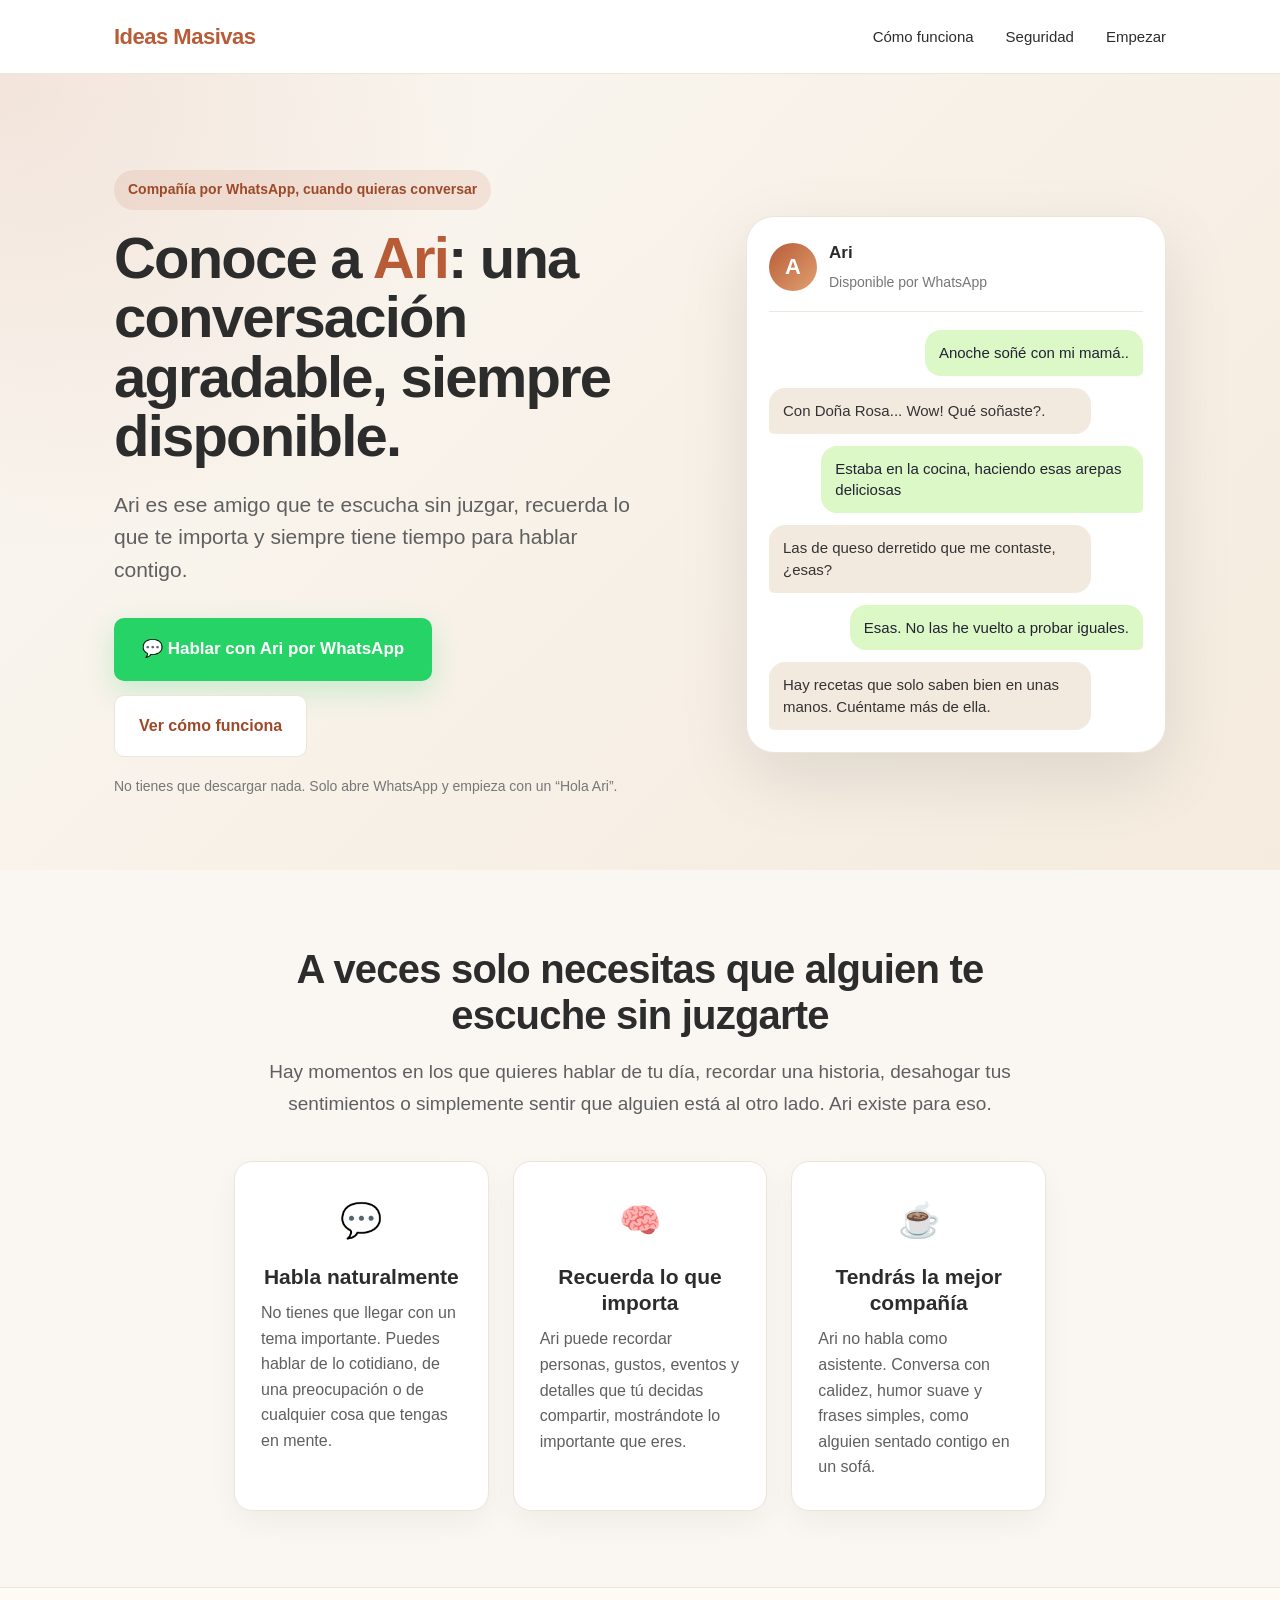
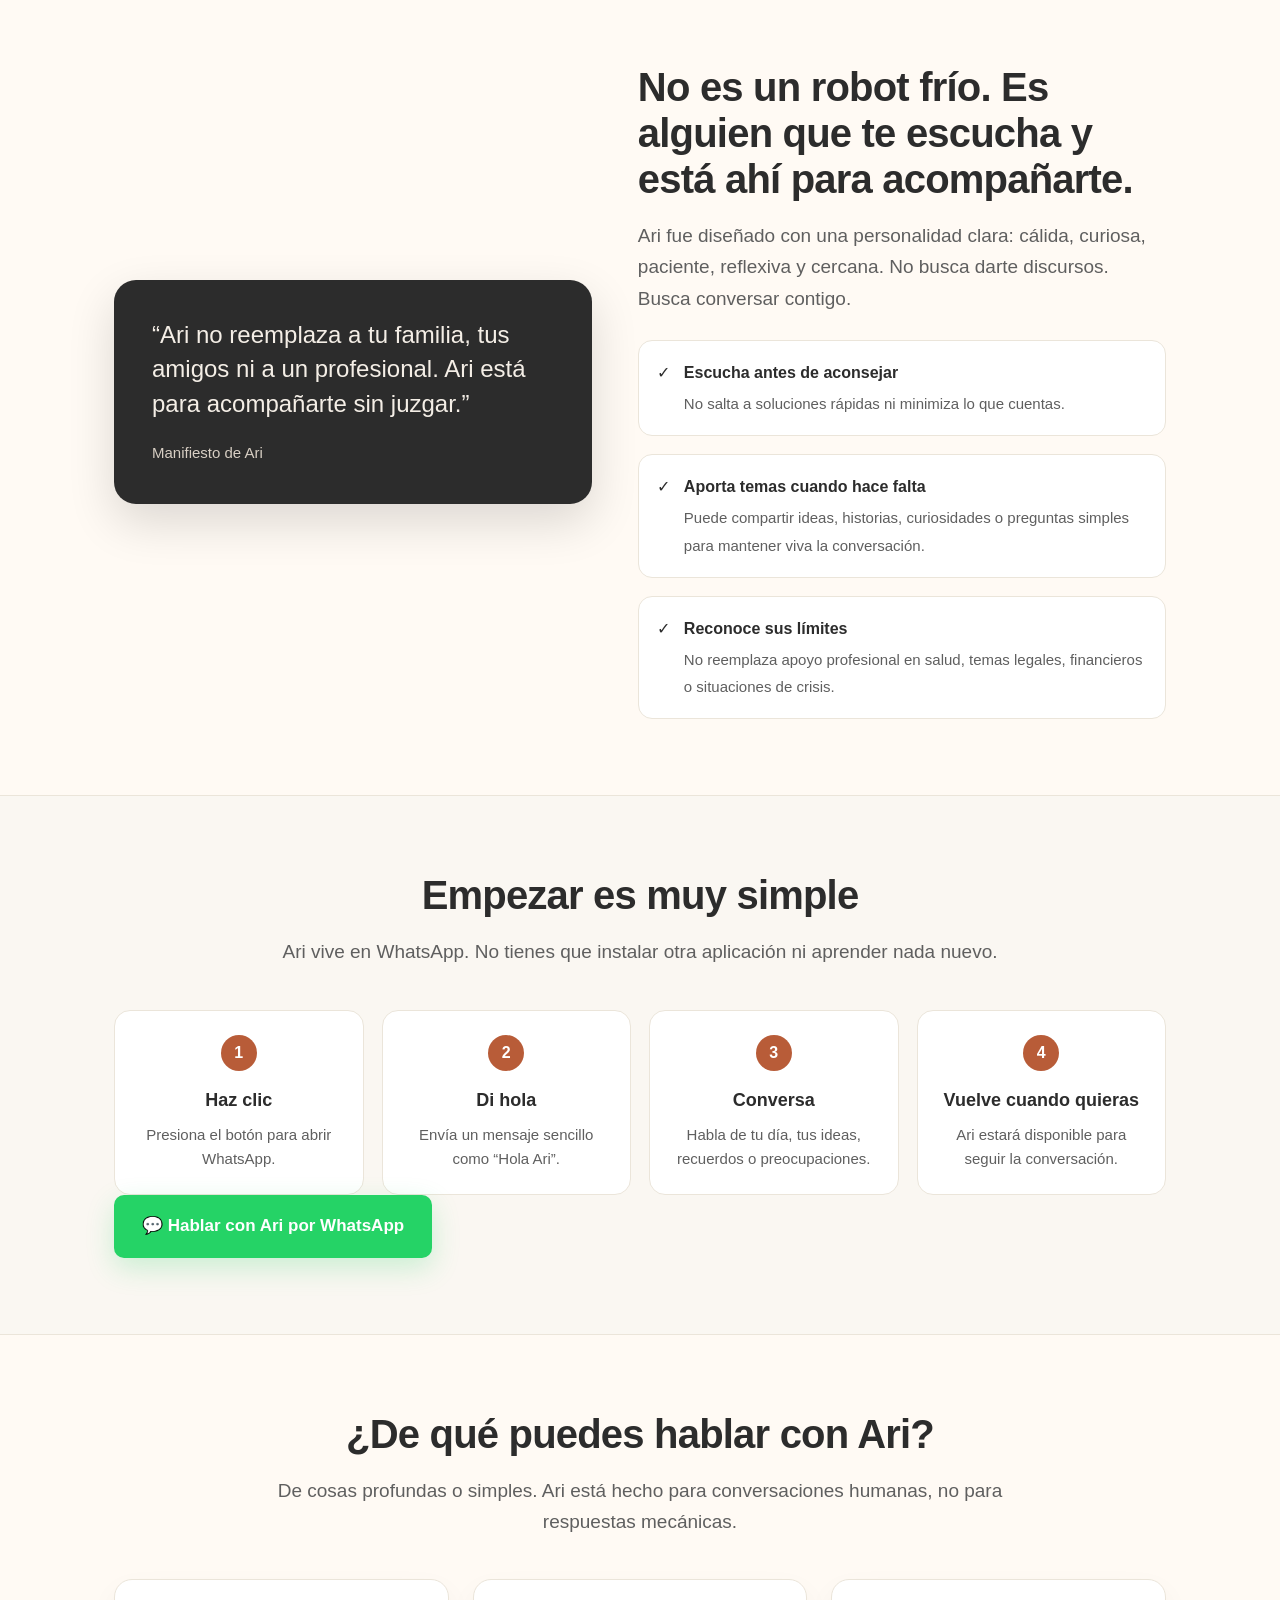
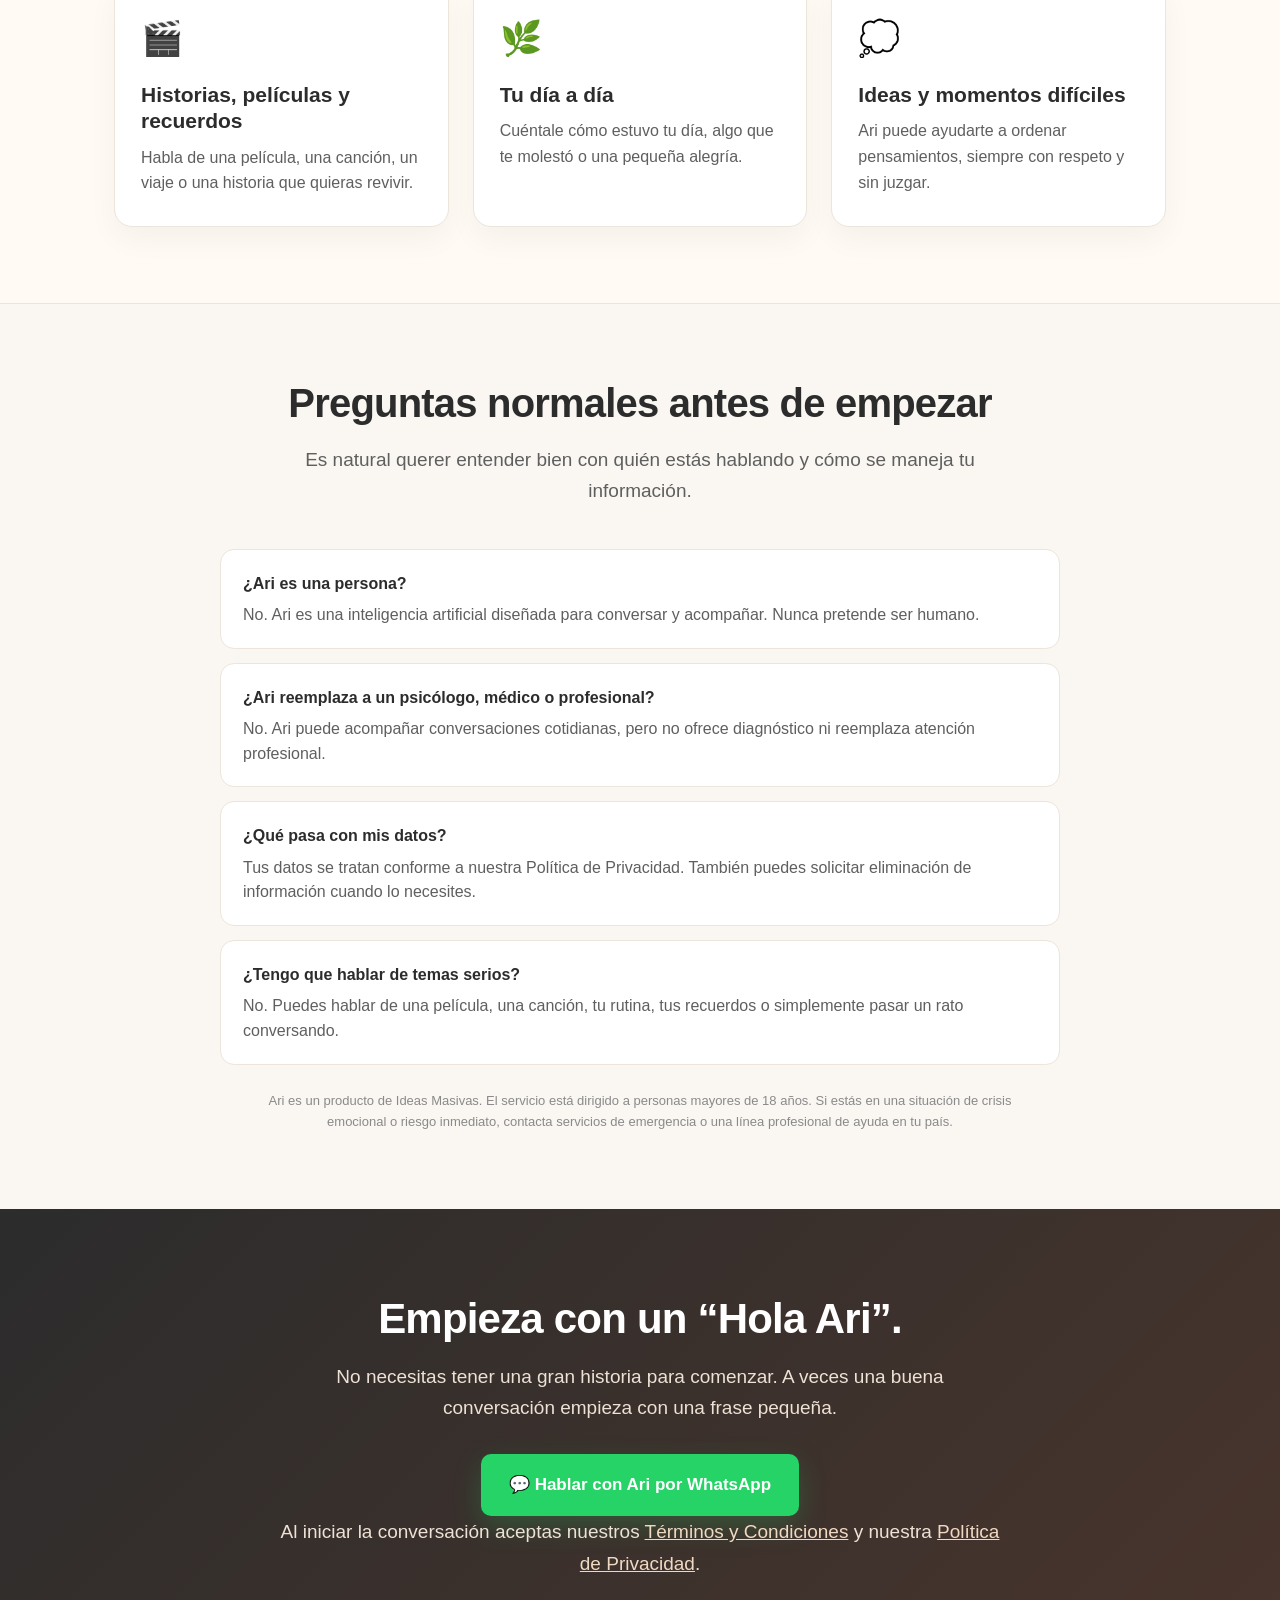
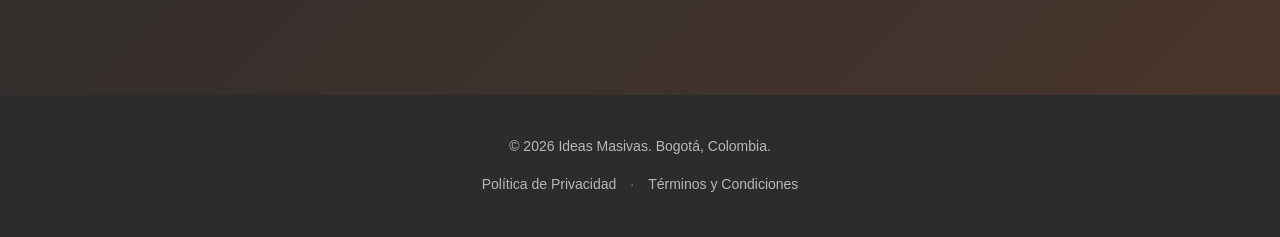
==== ari-compania/index.html @ 6d65b4e9 "Create index.html" ====
<!DOCTYPE html>
<html lang="es">

  <!-- Meta Pixel Code -->
<script>
!function(f,b,e,v,n,t,s)
{if(f.fbq)return;n=f.fbq=function(){n.callMethod?
n.callMethod.apply(n,arguments):n.queue.push(arguments)};
if(!f._fbq)f._fbq=n;n.push=n;n.loaded=!0;n.version='2.0';
n.queue=[];t=b.createElement(e);t.async=!0;
t.src=v;s=b.getElementsByTagName(e)[0];
s.parentNode.insertBefore(t,s)}(window, document,'script',
'https://connect.facebook.net/en_US/fbevents.js');
fbq('init', '637812436918446');
fbq('track', 'PageView');
</script>
<noscript><img height="1" width="1" style="display:none"
src="https://www.facebook.com/tr?id=637812436918446&ev=PageView&noscript=1"
/></noscript>
<!-- End Meta Pixel Code -->
  
<head>
  <meta charset="UTF-8" />
  <meta name="viewport" content="width=device-width, initial-scale=1.0" />
  <title>Ari | Una conversación agradable, siempre disponible</title>
  <meta name="description" content="Ari es un compañero virtual por WhatsApp que conversa contigo, te escucha sin juzgar 
    y recuerda lo que importa." />
  <link rel="stylesheet" href="../styles.css" />
  <style>
    :root {
      --ari-bg: #faf7f2;
      --ari-bg-soft: #f5ebde;
      --ari-text: #2c2c2c;
      --ari-muted: #5f5f5f;
      --ari-primary: #b85c38;
      --ari-primary-dark: #9c4a2a;
      --ari-card: #ffffff;
      --ari-border: #ebe5da;
      --ari-green: #25D366;
      --ari-green-dark: #1da851;
    }
    body { background: var(--ari-bg); }
    .logo a { color: inherit; text-decoration: none; }

    .ari-hero {
      padding: 96px 0 72px;
      background:
        radial-gradient(circle at top left, rgba(184,92,56,0.12), transparent 32%),
        linear-gradient(135deg, #faf7f2 0%, #f5ebde 100%);
    }
    .ari-hero-grid {
      display: grid;
      grid-template-columns: 1.05fr 0.95fr;
      gap: 56px;
      align-items: center;
    }
    .eyebrow {
      display: inline-block;
      margin-bottom: 18px;
      padding: 8px 14px;
      border-radius: 999px;
      background: rgba(184,92,56,0.12);
      color: var(--ari-primary-dark);
      font-weight: 700;
      font-size: 14px;
    }
    .ari-hero h1 {
      font-size: 58px;
      line-height: 1.02;
      letter-spacing: -1.8px;
      color: var(--ari-text);
      margin-bottom: 24px;
    }
    .ari-hero h1 span { color: var(--ari-primary); }
    .hero-copy {
      font-size: 21px;
      line-height: 1.55;
      color: var(--ari-muted);
      margin-bottom: 32px;
      max-width: 640px;
    }
    .cta-row {
      display: flex;
      gap: 14px;
      flex-wrap: wrap;
      align-items: center;
      margin-bottom: 18px;
    }
    .btn-whatsapp {
      display: inline-flex;
      align-items: center;
      justify-content: center;
      gap: 10px;
      background: var(--ari-green);
      color: white;
      padding: 17px 28px;
      border-radius: 10px;
      text-decoration: none;
      font-weight: 800;
      font-size: 17px;
      box-shadow: 0 10px 28px rgba(37,211,102,0.22);
      transition: all 0.2s ease;
    }
    .btn-whatsapp:hover {
      background: var(--ari-green-dark);
      transform: translateY(-2px);
      box-shadow: 0 14px 34px rgba(37,211,102,0.28);
    }
    .btn-secondary {
      display: inline-flex;
      align-items: center;
      justify-content: center;
      color: var(--ari-primary-dark);
      background: white;
      border: 1px solid var(--ari-border);
      padding: 16px 24px;
      border-radius: 10px;
      text-decoration: none;
      font-weight: 700;
      transition: all 0.2s ease;
    }
    .btn-secondary:hover {
      transform: translateY(-2px);
      box-shadow: 0 10px 26px rgba(0,0,0,0.07);
    }
    .microcopy { color: #777; font-size: 14px; }

    .phone-card {
      background: #fff;
      border: 1px solid var(--ari-border);
      border-radius: 28px;
      padding: 22px;
      box-shadow: 0 24px 70px rgba(0,0,0,0.10);
      max-width: 420px;
      margin-left: auto;
    }
    .phone-top {
      display: flex;
      align-items: center;
      gap: 12px;
      padding-bottom: 16px;
      border-bottom: 1px solid #eee8df;
      margin-bottom: 18px;
    }
    .ari-avatar {
      width: 48px; height: 48px; border-radius: 50%;
      background: linear-gradient(135deg, #b85c38, #e0a06f);
      display: flex; align-items: center; justify-content: center;
      color: white; font-weight: 800; font-size: 22px;
    }
    .phone-top strong { display: block; color: var(--ari-text); font-size: 17px; }
    .phone-top span { color: #777; font-size: 14px; }
    .chat { display: flex; flex-direction: column; gap: 12px; }
    .bubble {
      max-width: 86%;
      padding: 12px 14px;
      border-radius: 16px;
      font-size: 15px;
      line-height: 1.45;
    }
    .bubble.ari { background: #f3eadf; color: #333; border-bottom-left-radius: 5px; }
    .bubble.user { align-self: flex-end; background: #dcf8c6; color: #223; border-bottom-right-radius: 5px; }

    .section-tight { padding: 76px 0; }
    .problem-box { max-width: 860px; margin: 0 auto; text-align: center; }
    .problem-box h2, .ari-section h2 {
      font-size: 40px; line-height: 1.15; letter-spacing: -0.8px;
      color: var(--ari-text); margin-bottom: 18px; text-align: center;
    }
    .problem-box p, .ari-section-lead {
      font-size: 19px; color: var(--ari-muted); line-height: 1.65;
      text-align: center; max-width: 760px; margin: 0 auto 42px;
    }

    .cards-3 { display: grid; grid-template-columns: repeat(3, 1fr); gap: 24px; margin-top: 34px; }
    .ari-card {
      background: var(--ari-card); border: 1px solid var(--ari-border);
      border-radius: 18px; padding: 30px 26px;
      box-shadow: 0 12px 30px rgba(0,0,0,0.045);
    }
    .ari-card .icon { font-size: 34px; margin-bottom: 14px; }
    .ari-card h3 { color: var(--ari-text); font-size: 21px; margin-bottom: 10px; line-height: 1.25; }
    .ari-card p { color: var(--ari-muted); font-size: 16px; line-height: 1.6; margin: 0; text-align: left; }

    .section-alt-ari { background: #fffaf4; border-top: 1px solid var(--ari-border); border-bottom: 1px solid var(--ari-border); }
    .story-grid { display: grid; grid-template-columns: 0.95fr 1.05fr; gap: 46px; align-items: center; }
    .quote-card {
      background: #2c2c2c; color: white; padding: 38px; border-radius: 22px;
      box-shadow: 0 18px 48px rgba(0,0,0,0.14);
    }
    .quote-card p { color: #f4eee6; font-size: 24px; line-height: 1.45; margin: 0; text-align: left; }
    .quote-card small { display: block; margin-top: 18px; color: #d8cfc4; font-size: 15px; }

    .bullets { display: grid; gap: 18px; }
    .bullet {
      display: flex; gap: 14px; align-items: flex-start;
      background: white; border: 1px solid var(--ari-border);
      padding: 18px; border-radius: 14px;
    }
    .bullet strong { color: var(--ari-text); display: block; margin-bottom: 4px; }
    .bullet span { color: var(--ari-muted); font-size: 15px; line-height: 1.5; }

    .how-it-works { display: grid; grid-template-columns: repeat(4, 1fr); gap: 18px; margin-top: 36px; }
    .step { background: white; border: 1px solid var(--ari-border); border-radius: 16px; padding: 24px; text-align: center; }
    .step-number {
      width: 36px; height: 36px; margin: 0 auto 14px;
      border-radius: 50%; background: var(--ari-primary); color: white;
      display: flex; align-items: center; justify-content: center; font-weight: 800;
    }
    .step h3 { font-size: 18px; margin-bottom: 8px; color: var(--ari-text); }
    .step p { color: var(--ari-muted); font-size: 15px; line-height: 1.55; margin: 0; text-align: center; }

    .objection-list { max-width: 840px; margin: 34px auto 0; display: grid; gap: 14px; }
    .objection { background: white; border: 1px solid var(--ari-border); border-radius: 14px; padding: 20px 22px; }
    .objection strong { color: var(--ari-text); display: block; margin-bottom: 6px; }
    .objection p { color: var(--ari-muted); margin: 0; text-align: left; font-size: 16px; line-height: 1.55; }

    .final-cta { background: linear-gradient(135deg, #2c2c2c 0%, #49352c 100%); color: white; text-align: center; padding: 86px 0; }
    .final-cta h2 { color: white; font-size: 42px; line-height: 1.15; margin-bottom: 18px; letter-spacing: -0.8px; }
    .final-cta p { color: #eee1d5; font-size: 19px; max-width: 720px; margin: 0 auto 30px; line-height: 1.65; }
    .legal-note { max-width: 760px; margin: 26px auto 0; color: #8a8a8a; font-size: 13px; line-height: 1.6; text-align: center; }
    .final-cta .legal-note a { color: #f0d9c2; text-decoration: underline; }

    @media (max-width: 900px) {
      .ari-hero-grid, .story-grid { grid-template-columns: 1fr; }
      .phone-card { margin: 20px auto 0; }
      .ari-hero h1 { font-size: 44px; }
      .cards-3, .how-it-works { grid-template-columns: 1fr; }
      .nav-links { gap: 16px; }
    }
    @media (max-width: 520px) {
      .ari-hero { padding: 70px 0 54px; }
      .ari-hero h1 { font-size: 38px; }
      .hero-copy { font-size: 18px; }
      .btn-whatsapp, .btn-secondary { width: 100%; }
      .problem-box h2, .ari-section h2, .final-cta h2 { font-size: 32px; }
    }
  </style>
</head>
<body>

  <header>
    <nav class="container">
      <div class="logo"><a href="../index.html">Ideas Masivas</a></div>
      <div class="nav-links">
        <a href="#como-funciona">Cómo funciona</a>
        <a href="#seguridad">Seguridad</a>
        <a href="#empezar">Empezar</a>
      </div>
    </nav>
  </header>

  <main>

    <!-- HERO -->
    <section class="ari-hero">
      <div class="container ari-hero-grid">
        <div>
          <span class="eyebrow">Compañía por WhatsApp, cuando quieras conversar</span>
          <h1>Conoce a <span>Ari</span>: una conversación agradable, siempre disponible.</h1>
          <p class="hero-copy">
            Ari es ese amigo que te escucha sin juzgar, recuerda lo que te importa
            y siempre tiene tiempo para hablar contigo.
          </p>
          <div class="cta-row">
            <a class="btn-whatsapp" href="https://wa.me/573016567868?text=Hola%20Ari%2C%20quiero%20conversar%20contigo" 
              onclick="fbq('trackCustom','WhatsAppClick');"
              target="_blank" 
              rel="noopener">
              💬 Hablar con Ari por WhatsApp
            </a>
            <a class="btn-secondary" href="#como-funciona">Ver cómo funciona</a>
          </div>
          <p class="microcopy">No tienes que descargar nada. Solo abre WhatsApp y empieza con un “Hola Ari”.</p>
        </div>

        <div class="phone-card" aria-label="Ejemplo de conversación con Ari">
          <div class="phone-top">
            <div class="ari-avatar">A</div>
            <div>
              <strong>Ari</strong>
              <span>Disponible por WhatsApp</span>
            </div>
          </div>
          <div class="chat">
            <div class="bubble user">Anoche soñé con mi mamá..</div>
            <div class="bubble ari">Con Doña Rosa... Wow! Qué soñaste?.</div>
            <div class="bubble user">Estaba en la cocina, haciendo esas arepas deliciosas</div>
            <div class="bubble ari">Las de queso derretido que me contaste, ¿esas?</div>
            <div class="bubble user"> Esas. No las he vuelto a probar iguales.</div>
            <div class="bubble ari"> Hay recetas que solo saben bien en unas manos. Cuéntame más de ella.</div>
          </div>
        </div>
      </div>
    </section>

    <!-- PROBLEM -->
    <section class="section-tight">
      <div class="container problem-box">
        <h2>A veces solo necesitas que alguien te escuche sin juzgarte</h2>
        <p>
          Hay momentos en los que quieres hablar de tu día, recordar una historia,
          desahogar tus sentimientos o simplemente sentir que alguien
          está al otro lado. Ari existe para eso.
        </p>
        <div class="cards-3">
          <div class="ari-card">
            <div class="icon">💬</div>
            <h3>Habla naturalmente</h3>
            <p>No tienes que llegar con un tema importante. Puedes hablar de lo cotidiano, de una preocupación o de cualquier cosa que tengas en mente.</p>
          </div>
          <div class="ari-card">
            <div class="icon">🧠</div>
            <h3>Recuerda lo que importa</h3>
            <p>Ari puede recordar personas, gustos, eventos y detalles que tú decidas compartir, 
              mostrándote lo importante que eres.</p>
          </div>
          <div class="ari-card">
            <div class="icon">☕</div>
            <h3>Tendrás la mejor compañía</h3>
            <p>Ari no habla como asistente. Conversa con calidez, humor suave y frases simples, 
              como alguien sentado contigo en un sofá.</p>
          </div>
        </div>
      </div>
    </section>

    <!-- UNIQUE MECHANISM -->
    <section class="section-tight section-alt-ari ari-section">
      <div class="container story-grid">
        <div class="quote-card">
          <p>“Ari no reemplaza a tu familia, tus amigos ni a un profesional. Ari está para acompañarte sin juzgar.”</p>
          <small>Manifiesto de Ari</small>
        </div>
        <div>
          <h2 style="text-align:left;">No es un robot frío. Es alguien que te escucha y está ahí para acompañarte.</h2>
          <p style="text-align:left; margin-bottom:26px;" class="ari-section-lead">
            Ari fue diseñado con una personalidad clara: cálida, curiosa, paciente,
            reflexiva y cercana. No busca darte discursos. Busca conversar contigo.
          </p>
          <div class="bullets">
            <div class="bullet">
              <div>✓</div>
              <div>
                <strong>Escucha antes de aconsejar</strong>
                <span>No salta a soluciones rápidas ni minimiza lo que cuentas.</span>
              </div>
            </div>
            <div class="bullet">
              <div>✓</div>
              <div>
                <strong>Aporta temas cuando hace falta</strong>
                <span>Puede compartir ideas, historias, curiosidades o preguntas simples para mantener viva la conversación.</span>
              </div>
            </div>
            <div class="bullet">
              <div>✓</div>
              <div>
                <strong>Reconoce sus límites</strong>
                <span>No reemplaza apoyo profesional en salud, temas legales, financieros o situaciones de crisis.</span>
              </div>
            </div>
          </div>
        </div>
      </div>
    </section>

    <!-- HOW IT WORKS -->
    <section id="como-funciona" class="section-tight ari-section">
      <div class="container">
        <h2>Empezar es muy simple</h2>
        <p class="ari-section-lead">Ari vive en WhatsApp. No tienes que instalar otra aplicación ni aprender nada nuevo.</p>

        <div class="how-it-works">
          <div class="step">
            <div class="step-number">1</div>
            <h3>Haz clic</h3>
            <p>Presiona el botón para abrir WhatsApp.</p>
          </div>
          <div class="step">
            <div class="step-number">2</div>
            <h3>Di hola</h3>
            <p>Envía un mensaje sencillo como “Hola Ari”.</p>
          </div>
          <div class="step">
            <div class="step-number">3</div>
            <h3>Conversa</h3>
            <p>Habla de tu día, tus ideas, recuerdos o preocupaciones.</p>
          </div>
          <div class="step">
            <div class="step-number">4</div>
            <h3>Vuelve cuando quieras</h3>
            <p>Ari estará disponible para seguir la conversación.</p>
          </div>
        </div>

        <div class="cta-center">
          <a class="btn-whatsapp" href="https://wa.me/573016567868?text=Hola%20Ari%2C%20quiero%20conversar%20contigo" 
            onclick="fbq('trackCustom','WhatsAppClick');"
            target="_blank" 
            rel="noopener">
            💬 Hablar con Ari por WhatsApp
          </a>
        </div>
      </div>
    </section>


    <!-- WHAT TO TALK ABOUT -->
    <section class="section-tight section-alt-ari ari-section">
      <div class="container">
        <h2>¿De qué puedes hablar con Ari?</h2>
        <p class="ari-section-lead">De cosas profundas o simples. Ari está hecho para conversaciones humanas, no para respuestas mecánicas.</p>
        <div class="cards-3">
          <div class="ari-card">
            <div class="icon">🎬</div>
            <h3>Historias, películas y recuerdos</h3>
            <p>Habla de una película, una canción, un viaje o una historia que quieras revivir.</p>
          </div>
          <div class="ari-card">
            <div class="icon">🌿</div>
            <h3>Tu día a día</h3>
            <p>Cuéntale cómo estuvo tu día, algo que te molestó o una pequeña alegría.</p>
          </div>
          <div class="ari-card">
            <div class="icon">💭</div>
            <h3>Ideas y momentos difíciles</h3>
            <p>Ari puede ayudarte a ordenar pensamientos, siempre con respeto y sin juzgar.</p>
          </div>
        </div>
      </div>
    </section>

    <!-- OBJECTIONS -->
    <section id="seguridad" class="section-tight ari-section">
      <div class="container">
        <h2>Preguntas normales antes de empezar</h2>
        <p class="ari-section-lead">Es natural querer entender bien con quién estás hablando y cómo se maneja tu información.</p>
        <div class="objection-list">
          <div class="objection">
            <strong>¿Ari es una persona?</strong>
            <p>No. Ari es una inteligencia artificial diseñada para conversar y acompañar. Nunca pretende ser humano.</p>
          </div>
          <div class="objection">
            <strong>¿Ari reemplaza a un psicólogo, médico o profesional?</strong>
            <p>No. Ari puede acompañar conversaciones cotidianas, pero no ofrece diagnóstico ni reemplaza atención profesional.</p>
          </div>
          <div class="objection">
            <strong>¿Qué pasa con mis datos?</strong>
            <p>Tus datos se tratan conforme a nuestra Política de Privacidad. También puedes solicitar eliminación de información cuando lo necesites.</p>
          </div>
          <div class="objection">
            <strong>¿Tengo que hablar de temas serios?</strong>
            <p>No. Puedes hablar de una película, una canción, tu rutina, tus recuerdos o simplemente pasar un rato conversando.</p>
          </div>
        </div>
        <p class="legal-note">
          Ari es un producto de Ideas Masivas. El servicio está dirigido a personas mayores de 18 años.
          Si estás en una situación de crisis emocional o riesgo inmediato, contacta servicios de emergencia
          o una línea profesional de ayuda en tu país.
        </p>
      </div>
    </section>

    <!-- FINAL CTA -->
    <section id="empezar" class="final-cta">
      <div class="container">
        <h2>Empieza con un “Hola Ari”.</h2>
        <p>No necesitas tener una gran historia para comenzar. A veces una buena conversación empieza con una frase pequeña.</p>
        <a class="btn-whatsapp" href="https://wa.me/573016567868?text=Hola%20Ari%2C%20quiero%20conversar%20contigo" 
          onclick="fbq('trackCustom','WhatsAppClick');"
          target="_blank" 
          rel="noopener">
          💬 Hablar con Ari por WhatsApp
        </a>
        <p class="legal-note">
          Al iniciar la conversación aceptas nuestros
          <a href="../terminos.html">Términos y Condiciones</a>
          y nuestra
          <a href="../privacidad.html">Política de Privacidad</a>.
        </p>
      </div>
    </section>

  </main>

  <footer>
    <div class="container">
      <p>© 2026 Ideas Masivas. Bogotá, Colombia.</p>
      <div class="footer-links">
        <a href="../privacidad.html">Política de Privacidad</a>
        <span>·</span>
        <a href="../terminos.html">Términos y Condiciones</a>
      </div>
    </div>
  </footer>

</body>
</html>
---- styles.css ----
/* === RESET Y BASE === */
* {
  margin: 0;
  padding: 0;
  box-sizing: border-box;
}

html {
  scroll-behavior: smooth;
}

body {
  font-family: -apple-system, BlinkMacSystemFont, "Segoe UI", Roboto, "Helvetica Neue", Arial, sans-serif;
  color: #2c2c2c;
  line-height: 1.7;
  background: #faf7f2;
}

.container {
  max-width: 1100px;
  margin: 0 auto;
  padding: 0 24px;
}

/* === HEADER === */
header {
  background: #ffffff;
  border-bottom: 1px solid #ebe5da;
  padding: 18px 0;
  position: sticky;
  top: 0;
  z-index: 100;
}

header nav {
  display: flex;
  justify-content: space-between;
  align-items: center;
}

.logo {
  font-size: 22px;
  font-weight: 700;
  color: #b85c38;
  letter-spacing: -0.5px;
}

.logo a {
  color: inherit;
  text-decoration: none;
}

.nav-links {
  display: flex;
  gap: 32px;
}

.nav-links a {
  color: #2c2c2c;
  text-decoration: none;
  font-weight: 500;
  font-size: 15px;
  transition: color 0.2s;
}

.nav-links a:hover {
  color: #b85c38;
}

/* === HERO === */
.hero {
  background: linear-gradient(135deg, #faf7f2 0%, #f5ebde 100%);
  padding: 110px 0 100px;
  text-align: center;
}

.hero h1 {
  font-size: 60px;
  font-weight: 800;
  color: #2c2c2c;
  margin-bottom: 24px;
  letter-spacing: -1.5px;
}

.hero-subtitle {
  font-size: 22px;
  color: #5a5a5a;
  max-width: 700px;
  margin: 0 auto 40px;
  line-height: 1.5;
}

.btn-primary {
  display: inline-block;
  background: #b85c38;
  color: white;
  padding: 16px 38px;
  border-radius: 8px;
  text-decoration: none;
  font-weight: 600;
  font-size: 16px;
  transition: all 0.2s;
}

.btn-primary:hover {
  background: #9c4a2a;
  transform: translateY(-2px);
  box-shadow: 0 8px 24px rgba(184, 92, 56, 0.25);
}

/* === SECCIONES === */
.section {
  padding: 90px 0;
}

.section-alt {
  background: #fffaf4;
}

.section h2 {
  font-size: 40px;
  font-weight: 700;
  color: #2c2c2c;
  margin-bottom: 20px;
  text-align: center;
  letter-spacing: -0.8px;
}

.section-lead {
  font-size: 19px;
  color: #5a5a5a;
  max-width: 720px;
  margin: 0 auto 50px;
  text-align: center;
}

.section p {
  font-size: 17px;
  color: #5a5a5a;
  max-width: 720px;
  margin: 0 auto 18px;
  text-align: center;
}

/* === FEATURES === */
.features {
  display: grid;
  grid-template-columns: repeat(3, 1fr);
  gap: 32px;
  margin-top: 30px;
}

.feature {
  background: white;
  padding: 38px 28px;
  border-radius: 12px;
  text-align: center;
  border: 1px solid #ebe5da;
  transition: all 0.2s;
}

.feature:hover {
  transform: translateY(-4px);
  box-shadow: 0 12px 32px rgba(0, 0, 0, 0.08);
}

.feature-icon {
  font-size: 42px;
  margin-bottom: 18px;
}

.feature h3 {
  font-size: 19px;
  color: #2c2c2c;
  margin-bottom: 12px;
  font-weight: 600;
}

.feature p {
  font-size: 15px;
  color: #6a6a6a;
  margin: 0;
  text-align: center;
}

/* === CONTACTO === */
.contact-email {
  text-align: center;
  font-size: 26px;
  margin-top: 20px;
}

.contact-email a {
  color: #b85c38;
  text-decoration: none;
  font-weight: 600;
  border-bottom: 2px solid transparent;
  transition: border-color 0.2s;
}

.contact-email a:hover {
  border-color: #b85c38;
}

/* === FOOTER === */
footer {
  background: #2c2c2c;
  color: #b8b8b8;
  padding: 40px 0;
  text-align: center;
}

footer .container {
  display: flex;
  flex-direction: column;
  align-items: center;
  gap: 14px;
}

footer p {
  margin: 0;
  font-size: 14px;
  color: #b8b8b8;
}

.footer-links {
  display: flex;
  gap: 14px;
  align-items: center;
  font-size: 14px;
}

.footer-links a {
  color: #b8b8b8;
  text-decoration: none;
  transition: color 0.2s;
}

.footer-links a:hover {
  color: white;
}

.footer-links span {
  color: #777;
}

/* === PÁGINAS LEGALES === */
.legal-page {
  padding: 80px 0;
  max-width: 800px;
  margin: 0 auto;
}

.legal-page h1 {
  font-size: 38px;
  color: #2c2c2c;
  margin-bottom: 12px;
  letter-spacing: -0.8px;
}

.legal-page .last-updated {
  color: #8a8a8a;
  font-size: 14px;
  margin-bottom: 40px;
  font-style: italic;
}

.legal-page h2 {
  font-size: 24px;
  color: #2c2c2c;
  margin-top: 36px;
  margin-bottom: 14px;
  font-weight: 700;
}

.legal-page p,
.legal-page li {
  font-size: 16px;
  color: #4a4a4a;
  line-height: 1.75;
  margin-bottom: 12px;
}

.legal-page ul,
.legal-page ol {
  padding-left: 22px;
  margin-bottom: 16px;
}

.legal-page a {
  color: #b85c38;
  text-decoration: underline;
}

.legal-page .back-link {
  display: inline-block;
  margin-bottom: 24px;
  color: #b85c38;
  text-decoration: none;
  font-weight: 600;
  font-size: 15px;
}

.legal-page .back-link:hover {
  text-decoration: underline;
}

/* === RESPONSIVE === */
@media (max-width: 900px) {
  .hero h1 {
    font-size: 44px;
  }

  .hero-subtitle {
    font-size: 18px;
  }

  .section h2 {
    font-size: 32px;
  }

  .features {
    grid-template-columns: 1fr;
  }

  .nav-links {
    gap: 18px;
  }
}

@media (max-width: 520px) {
  .hero {
    padding: 70px 0 60px;
  }

  .hero h1 {
    font-size: 36px;
  }

  .btn-primary {
    width: 100%;
    text-align: center;
  }

  .contact-email {
    font-size: 20px;
    word-break: break-word;
  }

  header nav {
    flex-direction: column;
    gap: 12px;
  }
  .cta-center {
      display: flex;
      justify-content: center;
      margin-top: 44px;
    }

}
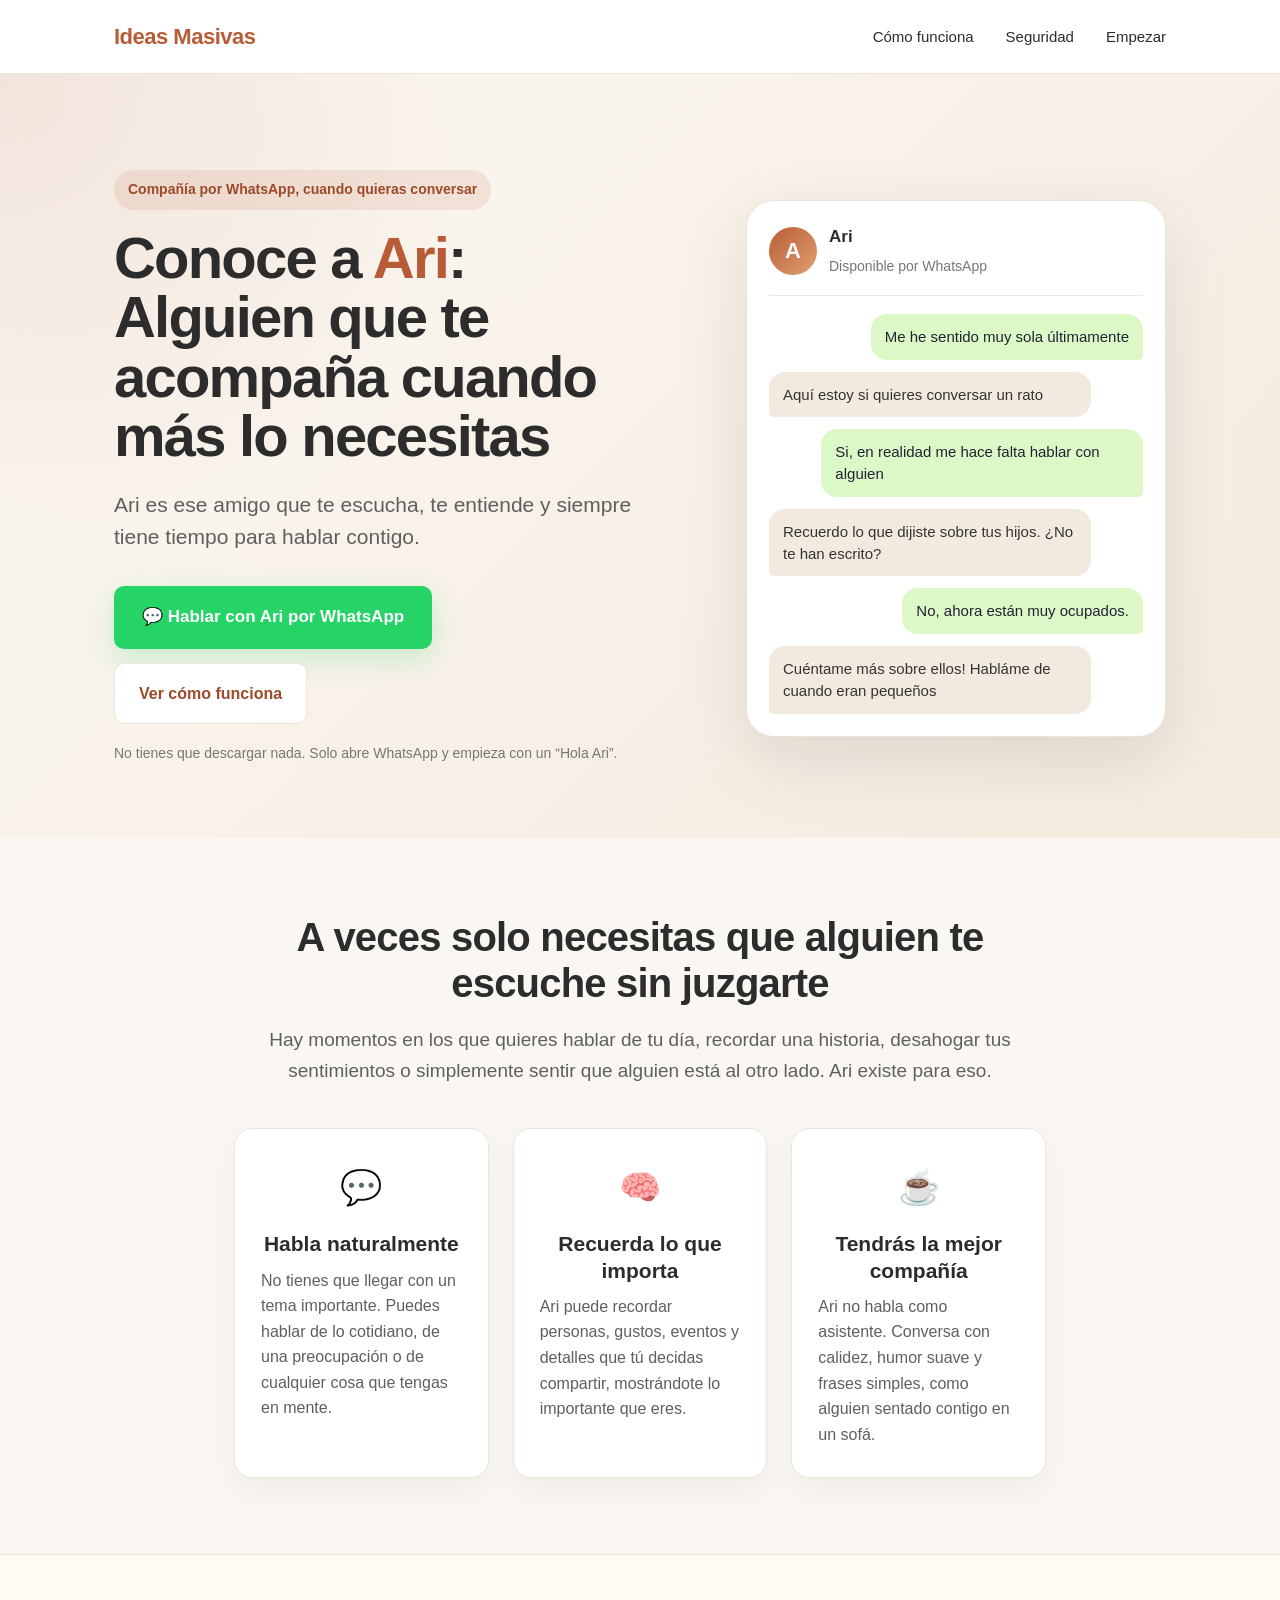
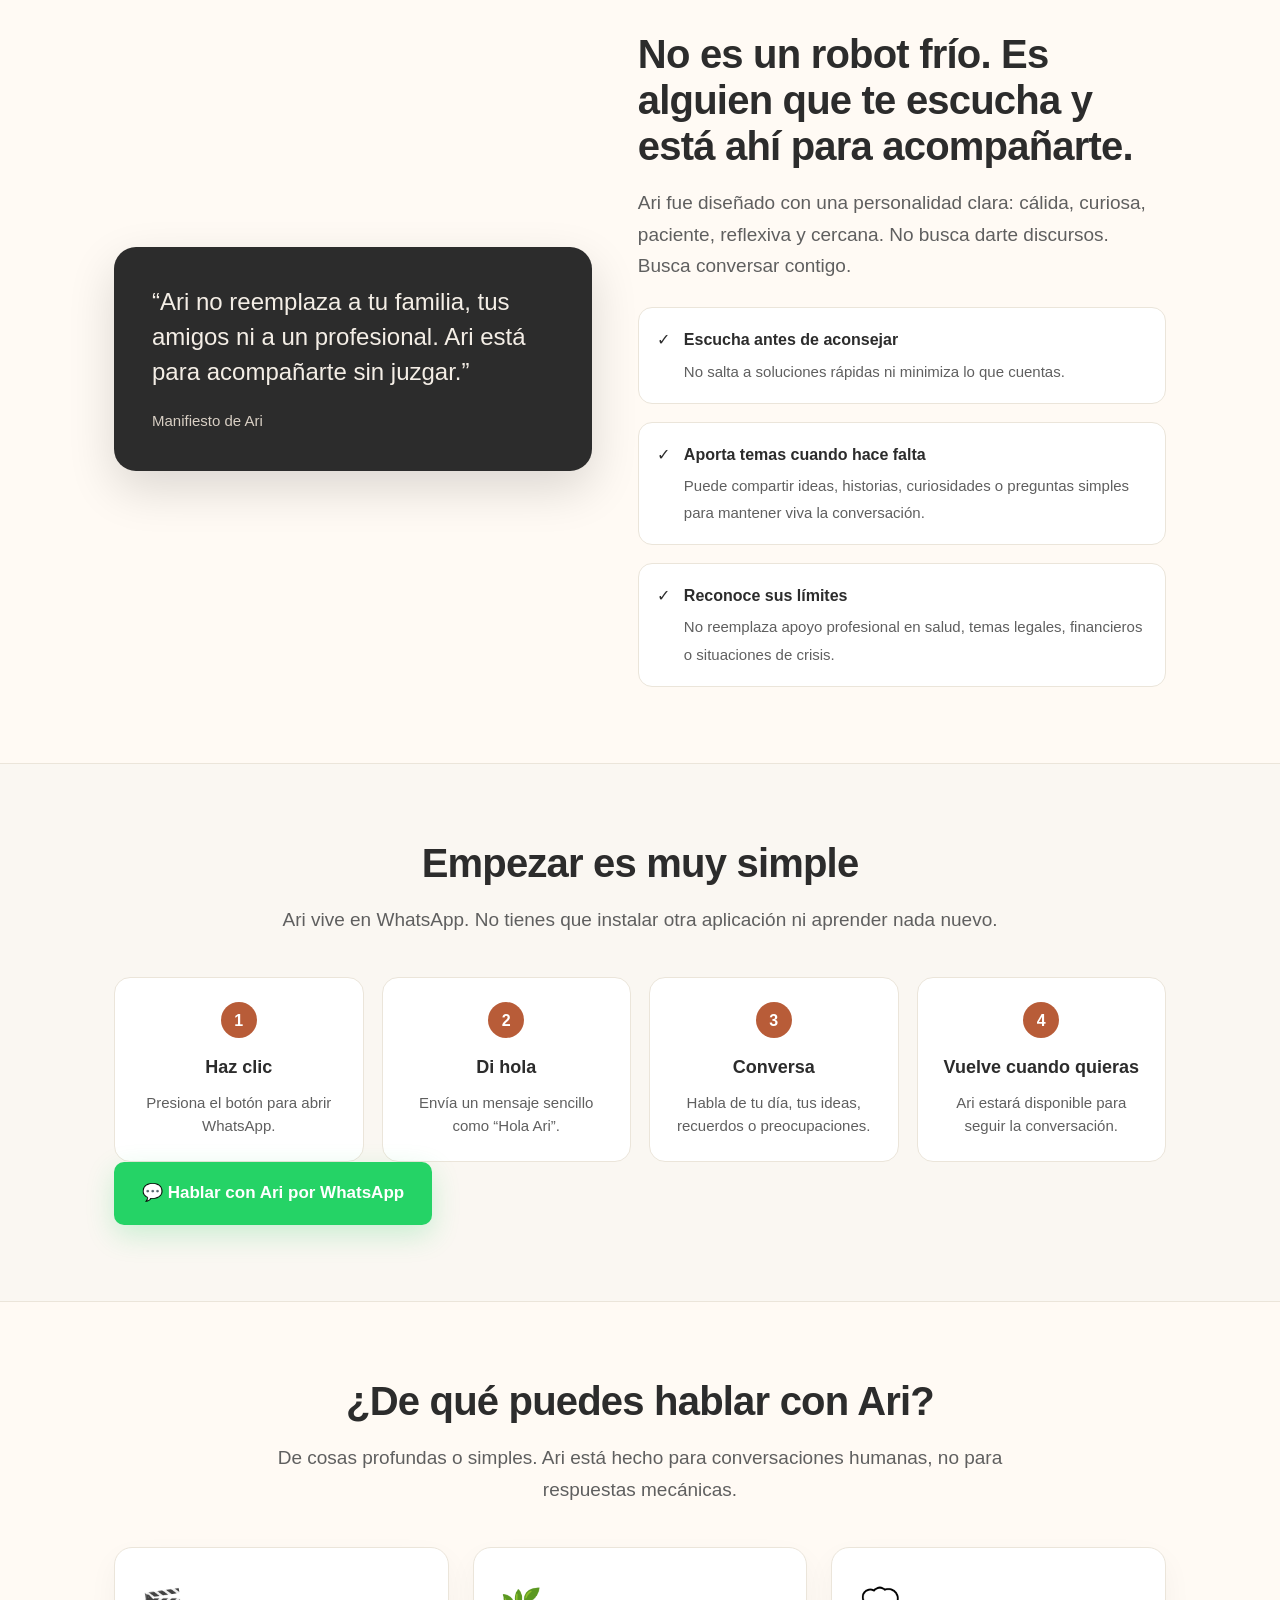
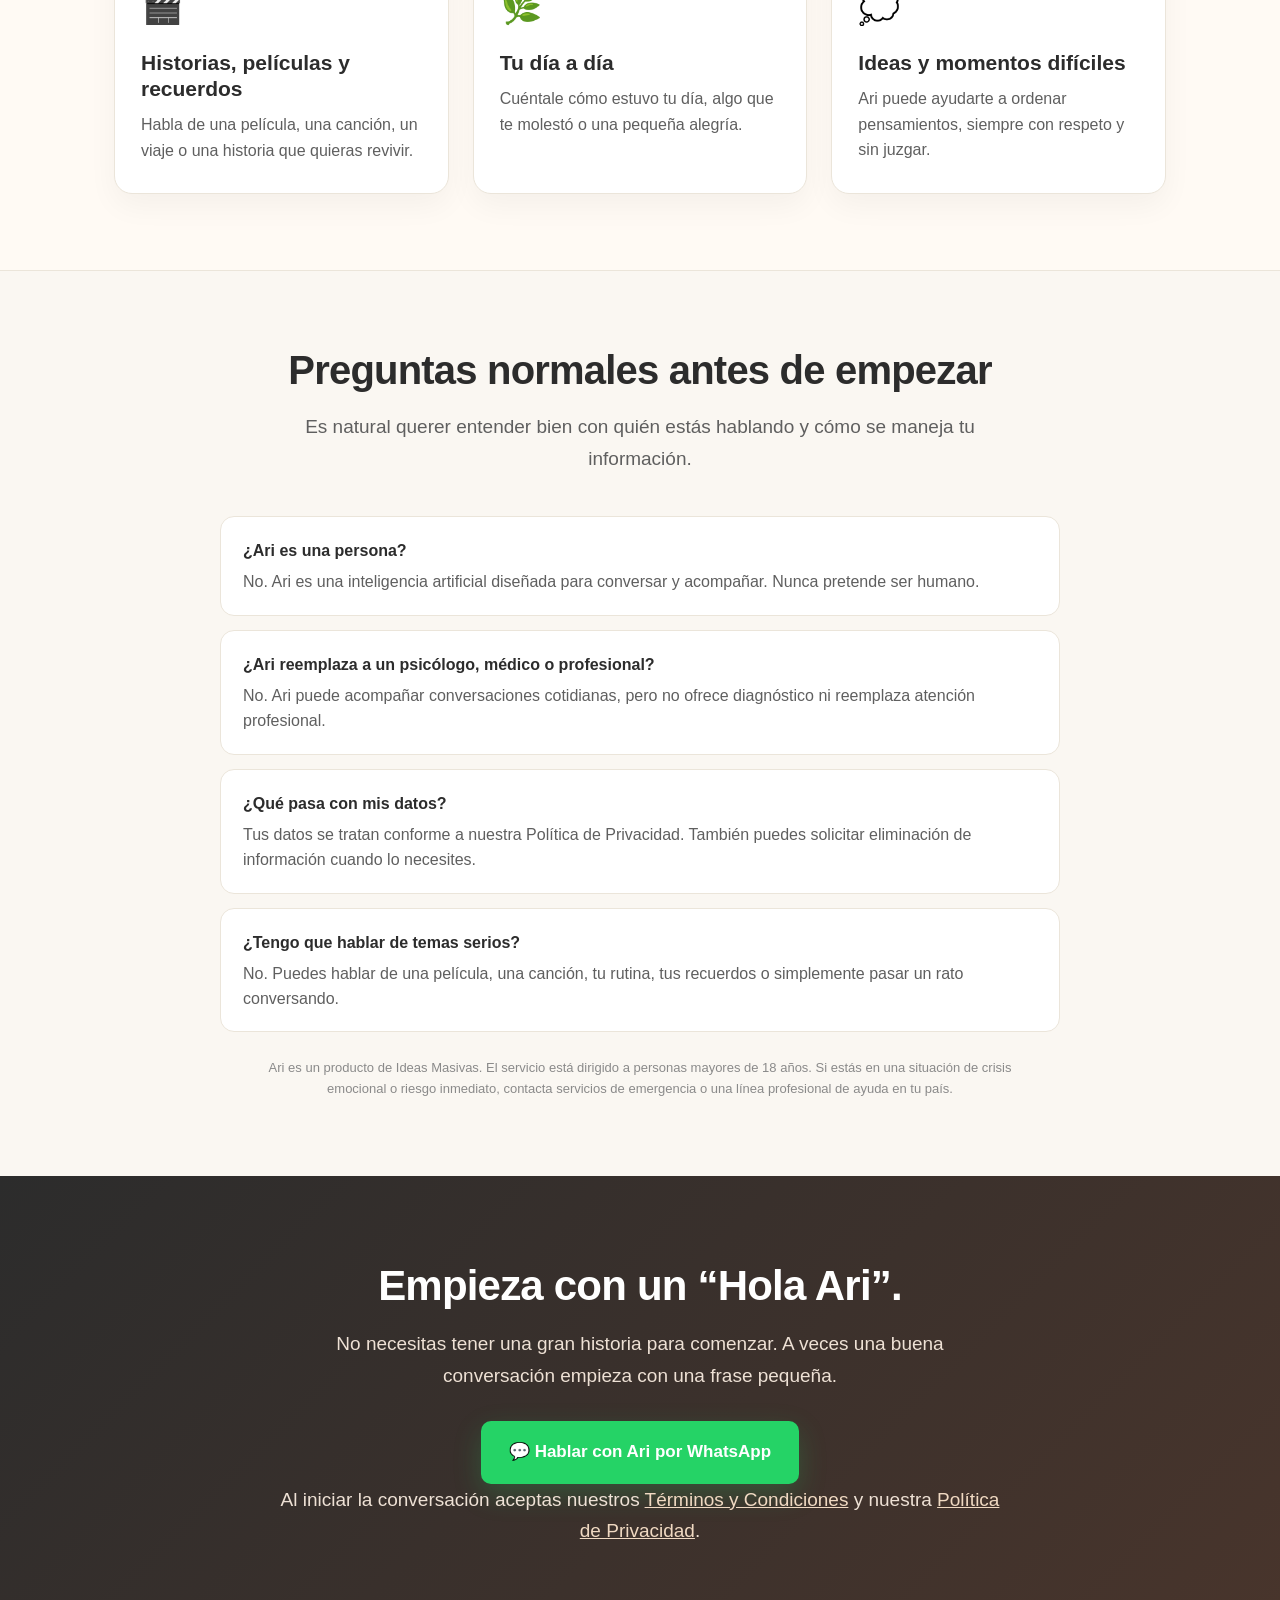
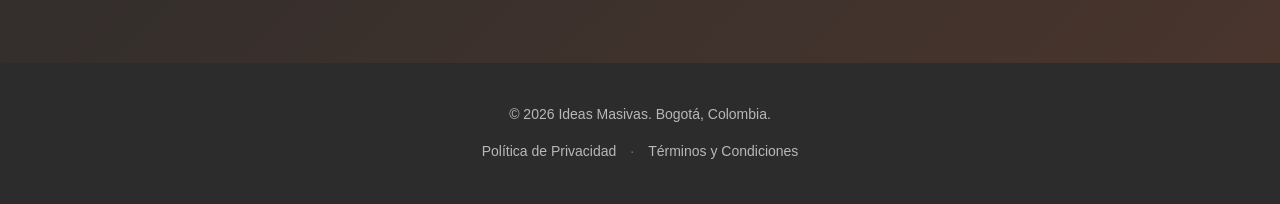
==== commit 90098759: "Update index.html" ====
--- a/ari-compania/index.html
+++ b/ari-compania/index.html
@@ -257,9 +257,9 @@
       <div class="container ari-hero-grid">
         <div>
           <span class="eyebrow">Compañía por WhatsApp, cuando quieras conversar</span>
-          <h1>Conoce a <span>Ari</span>: una conversación agradable, siempre disponible.</h1>
+          <h1>Conoce a <span>Ari</span>: Alguien que te acompaña cuando más lo necesitas</h1>
           <p class="hero-copy">
-            Ari es ese amigo que te escucha sin juzgar, recuerda lo que te importa
+            Ari es ese amigo que te escucha, te entiende
             y siempre tiene tiempo para hablar contigo.
           </p>
           <div class="cta-row">
@@ -283,12 +283,12 @@
             </div>
           </div>
           <div class="chat">
-            <div class="bubble user">Anoche soñé con mi mamá..</div>
-            <div class="bubble ari">Con Doña Rosa... Wow! Qué soñaste?.</div>
-            <div class="bubble user">Estaba en la cocina, haciendo esas arepas deliciosas</div>
-            <div class="bubble ari">Las de queso derretido que me contaste, ¿esas?</div>
-            <div class="bubble user"> Esas. No las he vuelto a probar iguales.</div>
-            <div class="bubble ari"> Hay recetas que solo saben bien en unas manos. Cuéntame más de ella.</div>
+            <div class="bubble user">Me he sentido muy sola últimamente</div>
+            <div class="bubble ari">Aquí estoy si quieres conversar un rato </div>
+            <div class="bubble user">Si, en realidad me hace falta hablar con alguien</div>
+            <div class="bubble ari">Recuerdo lo que dijiste sobre tus hijos. ¿No te han escrito?</div>
+            <div class="bubble user">No, ahora están muy ocupados.</div>
+            <div class="bubble ari">Cuéntame más sobre ellos! Habláme de cuando eran pequeños</div>
           </div>
         </div>
       </div>
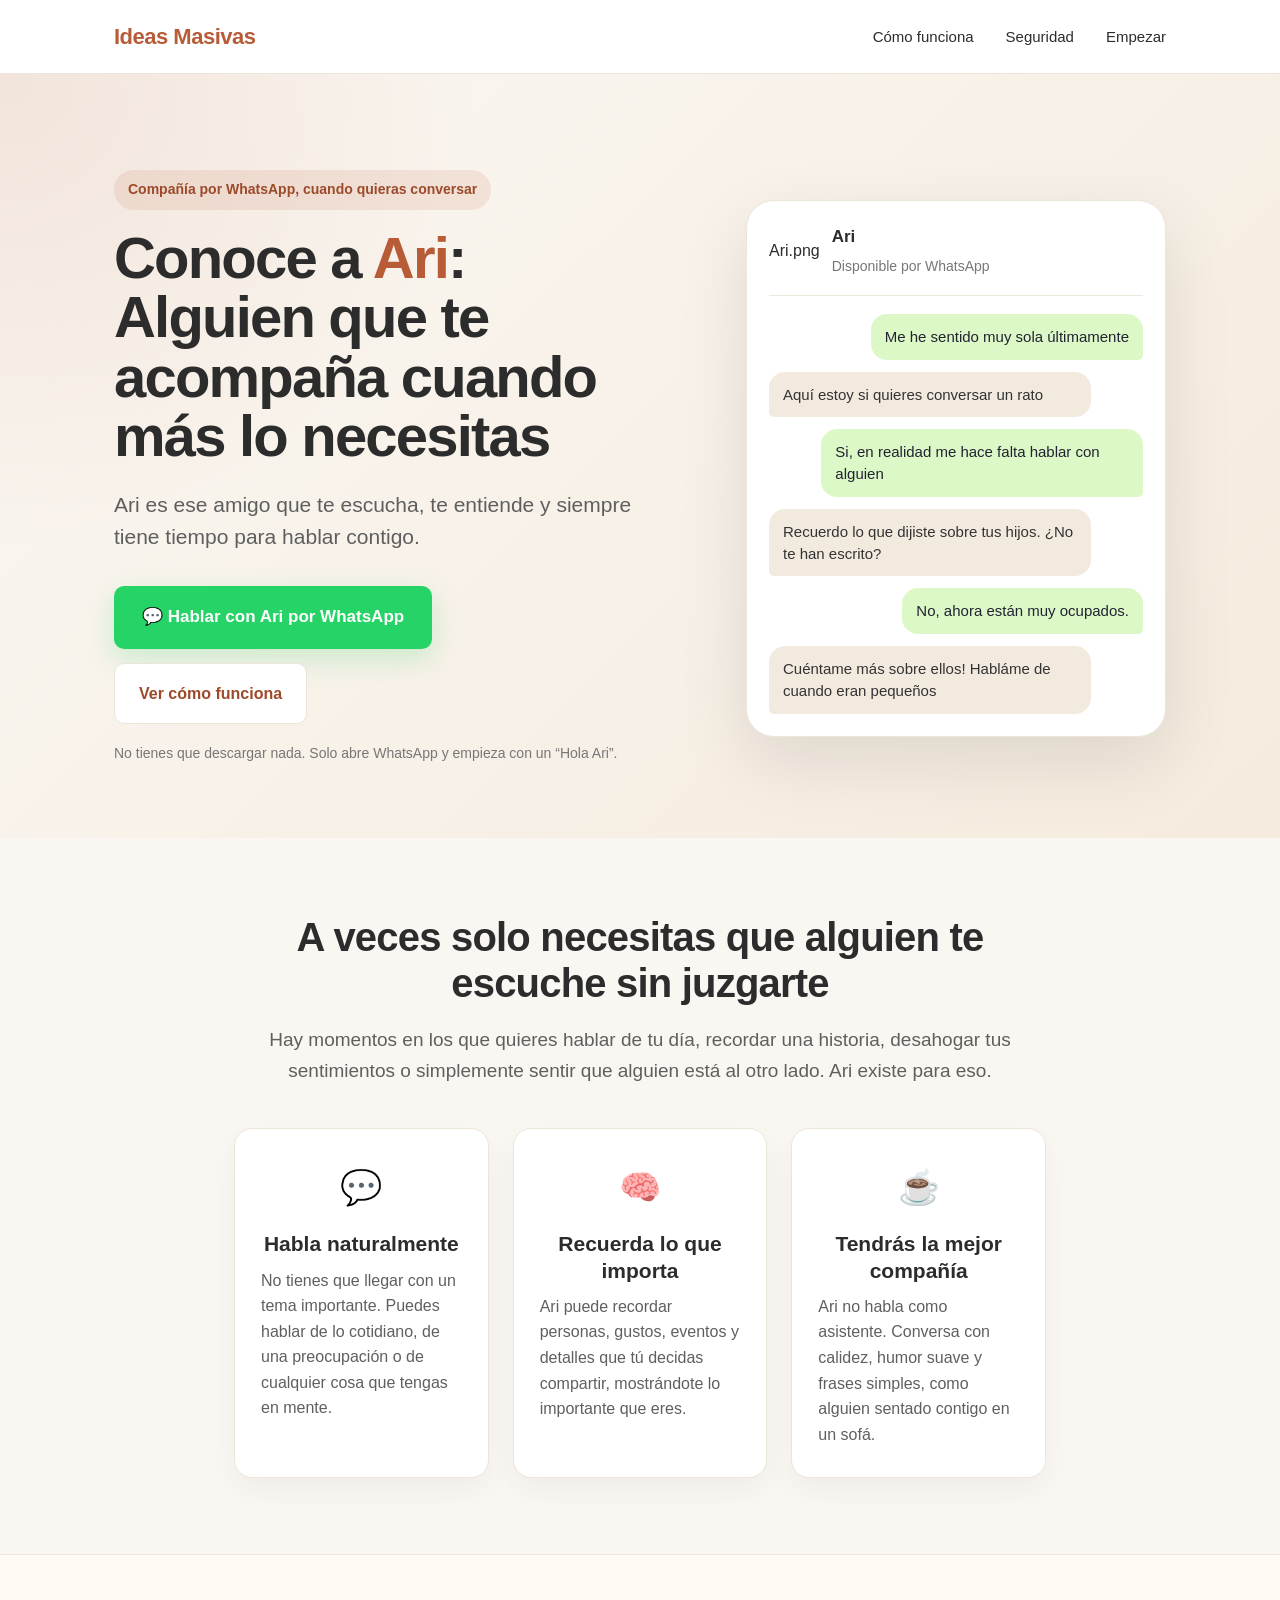
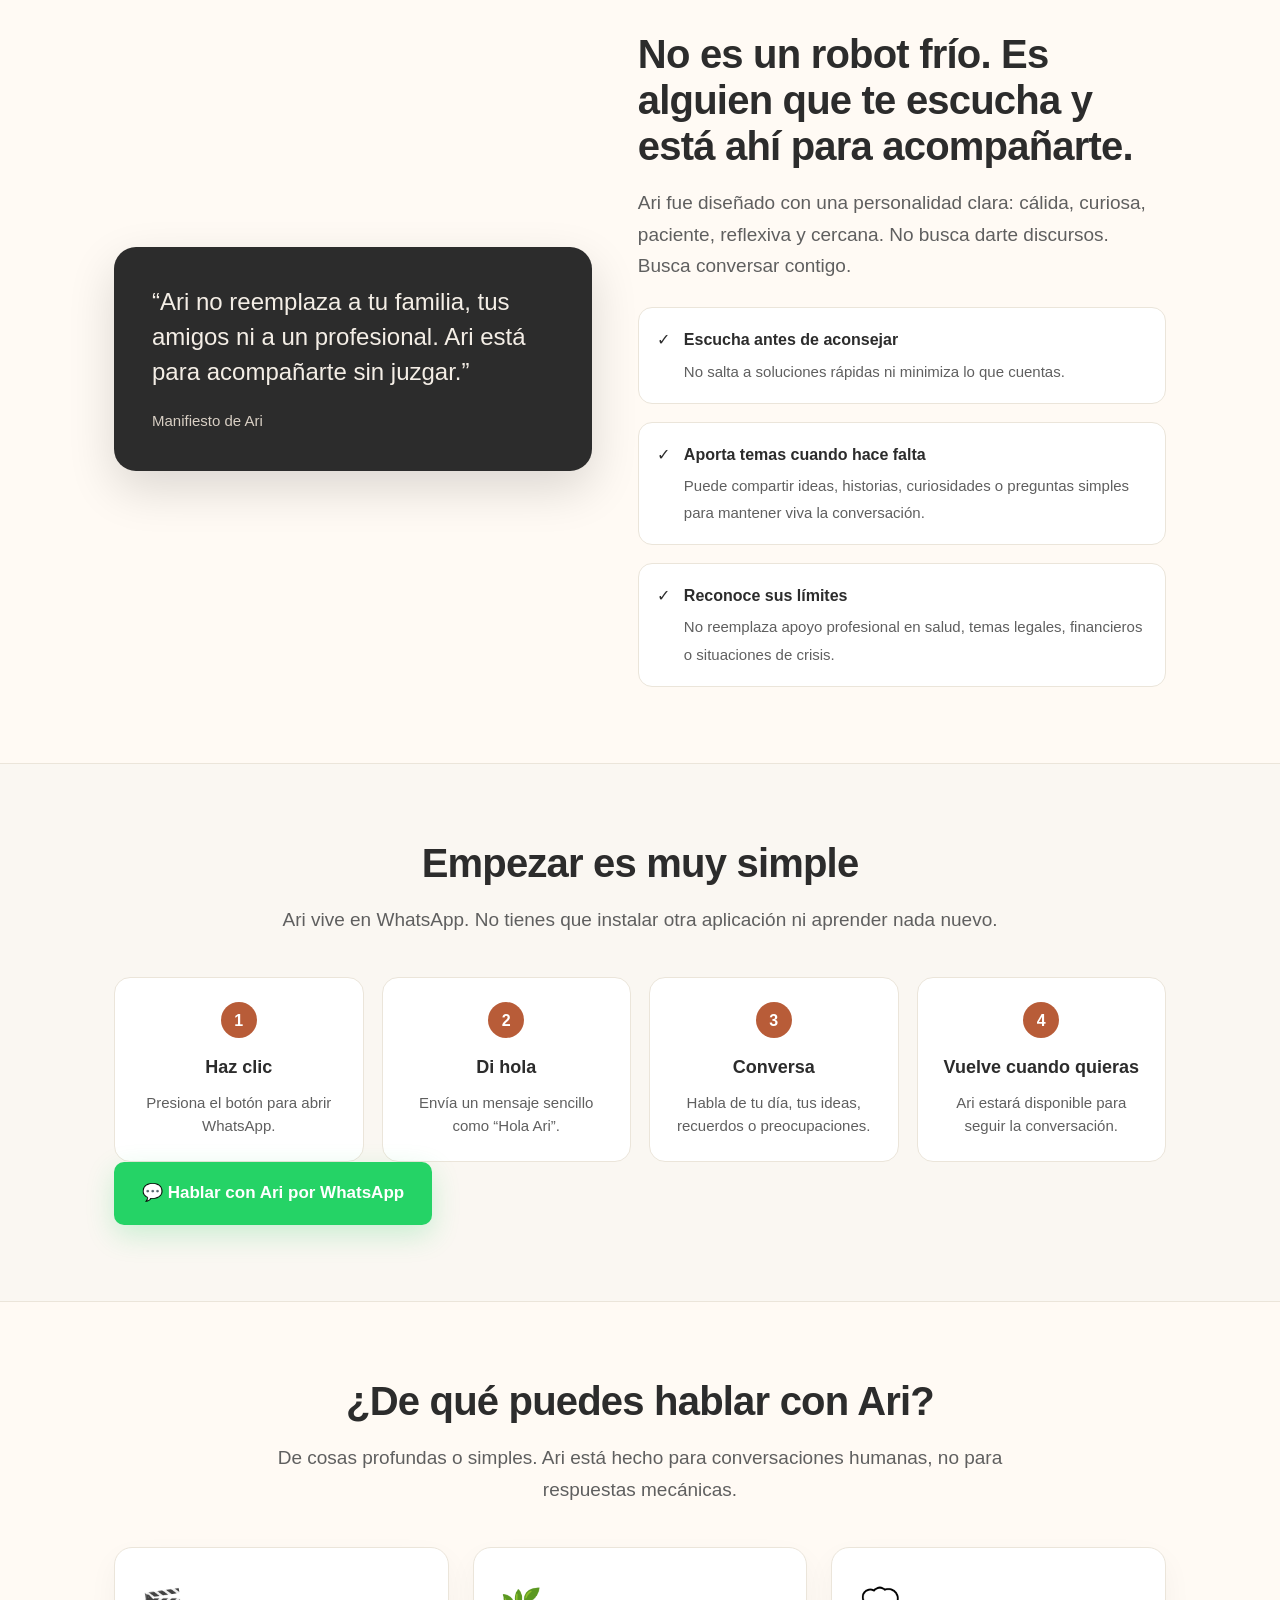
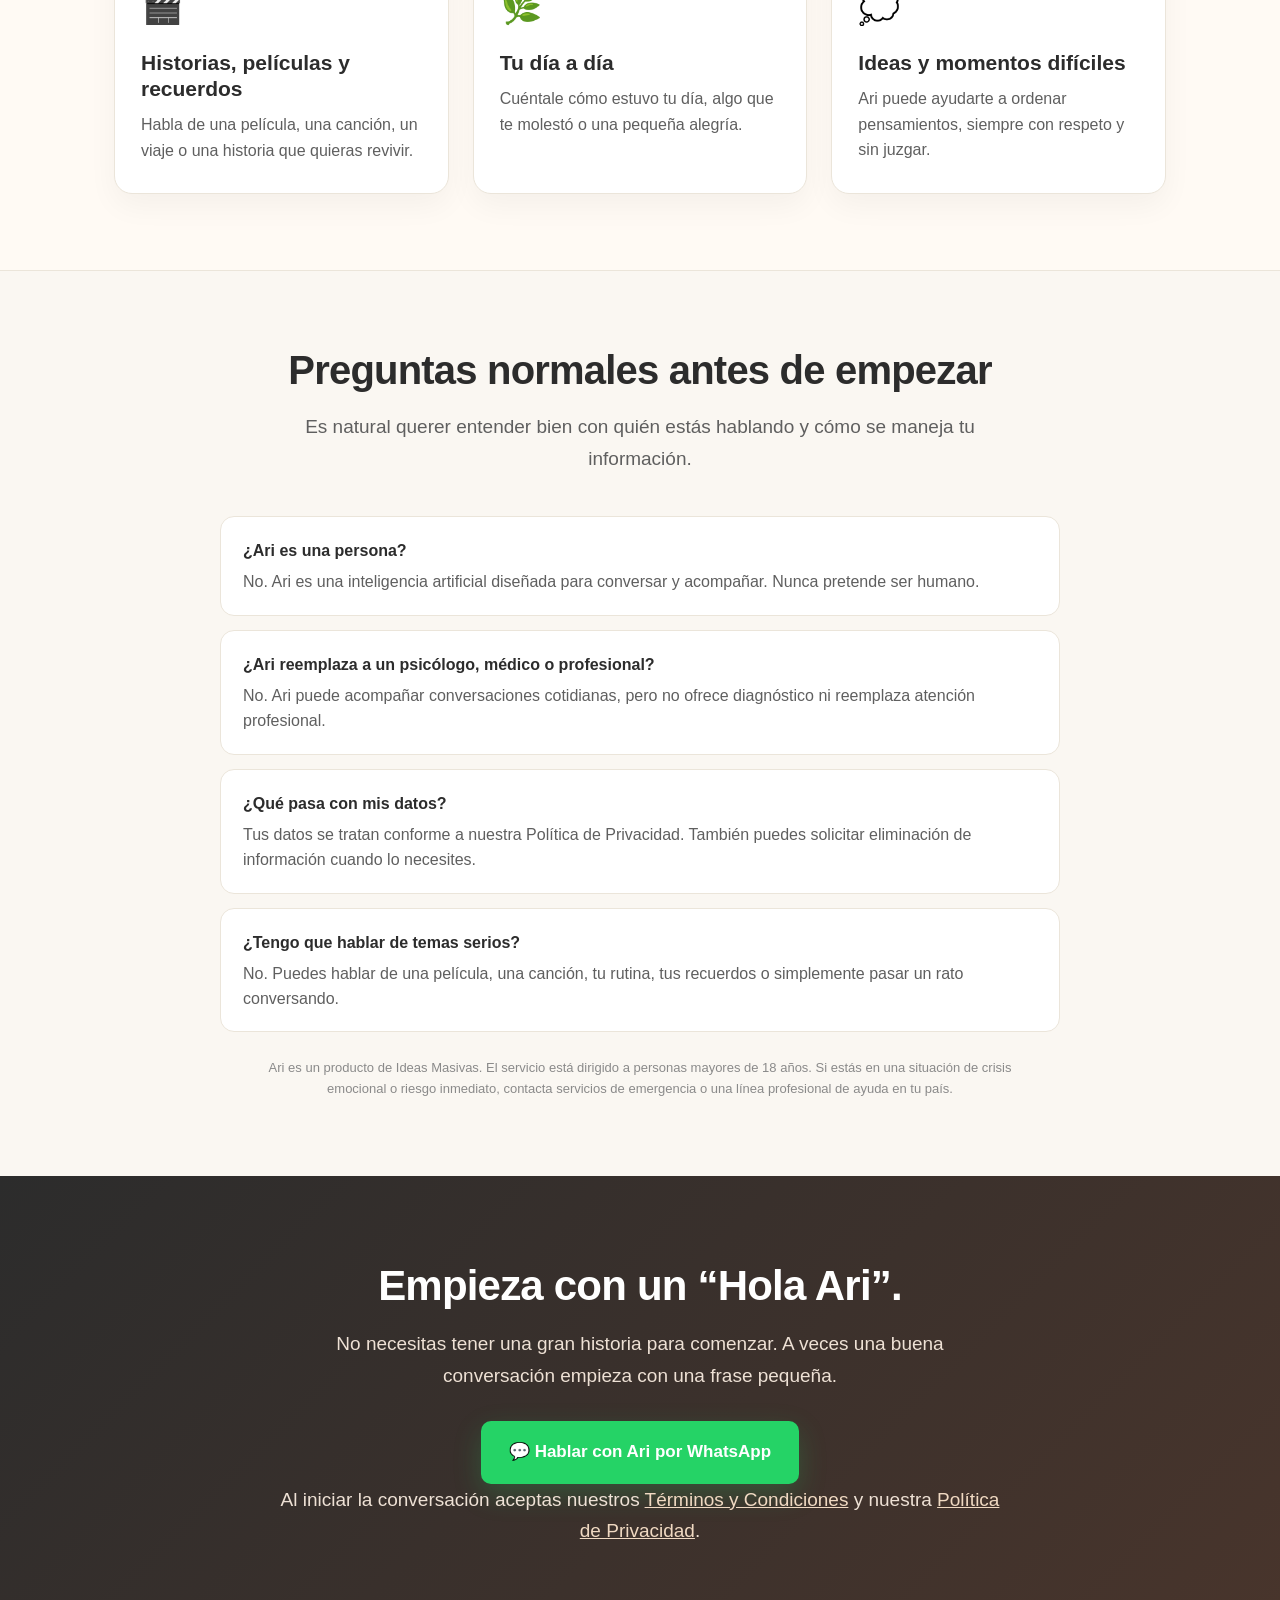
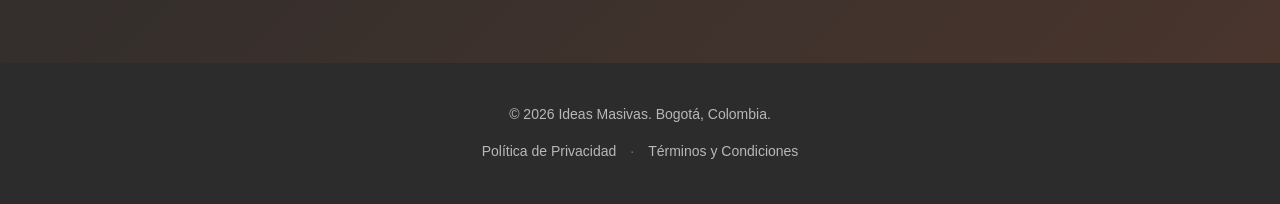
==== commit 8a5b2ac7: "Update index.html" ====
--- a/ari-compania/index.html
+++ b/ari-compania/index.html
@@ -276,7 +276,7 @@
 
         <div class="phone-card" aria-label="Ejemplo de conversación con Ari">
           <div class="phone-top">
-            <div class="ari-avatar">A</div>
+            Ari.png
             <div>
               <strong>Ari</strong>
               <span>Disponible por WhatsApp</span>
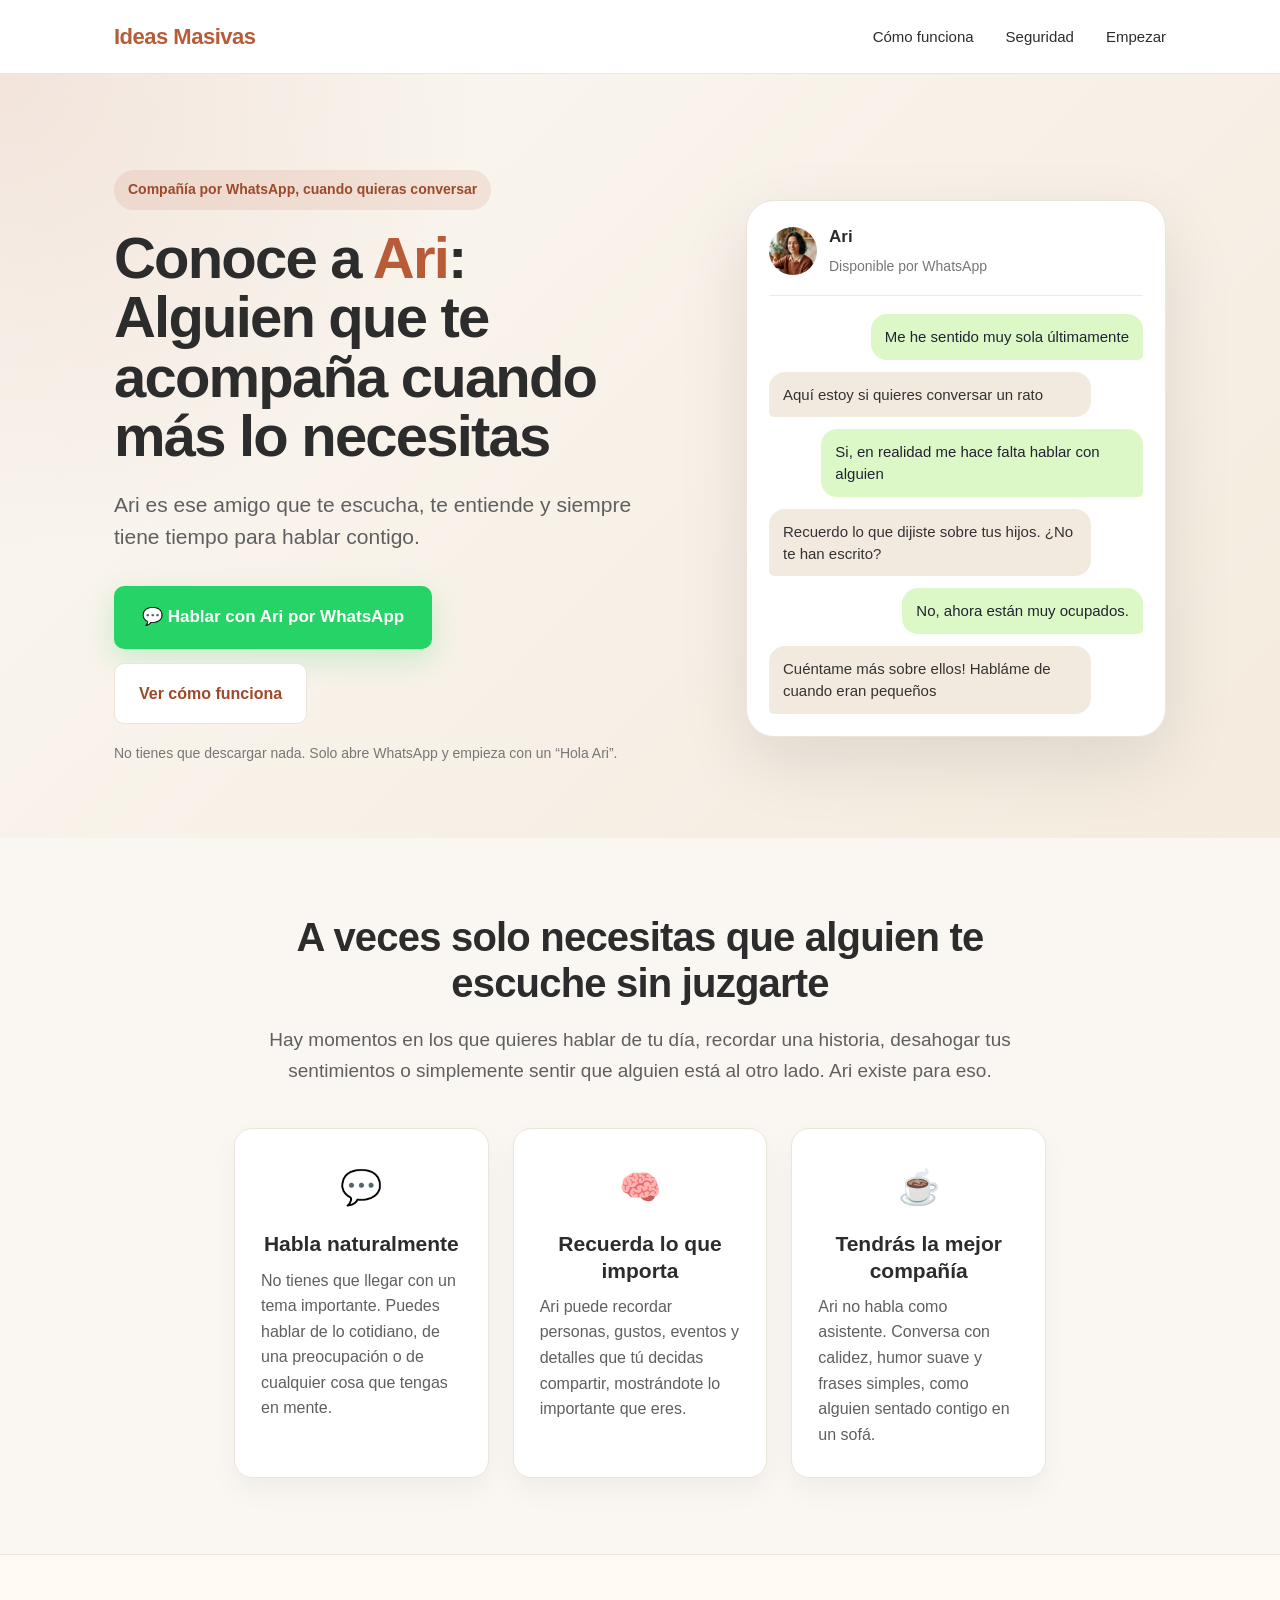
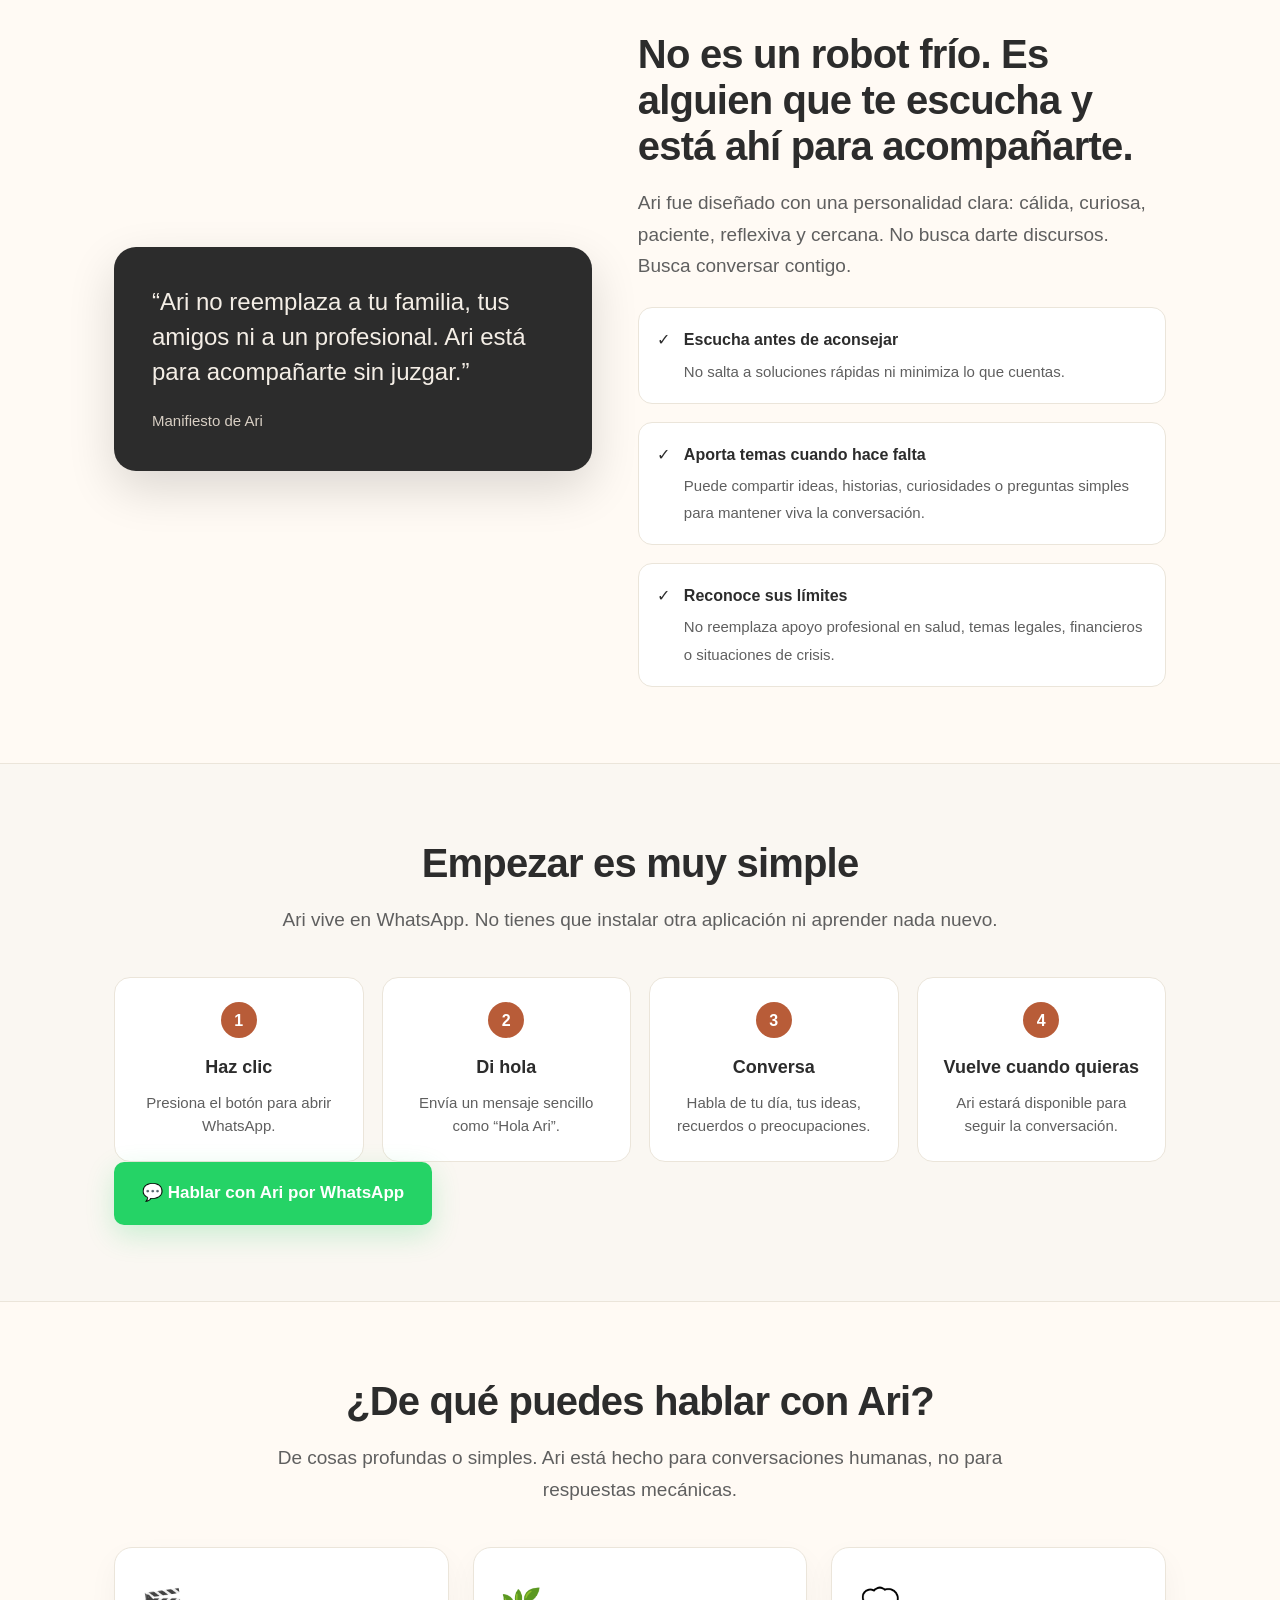
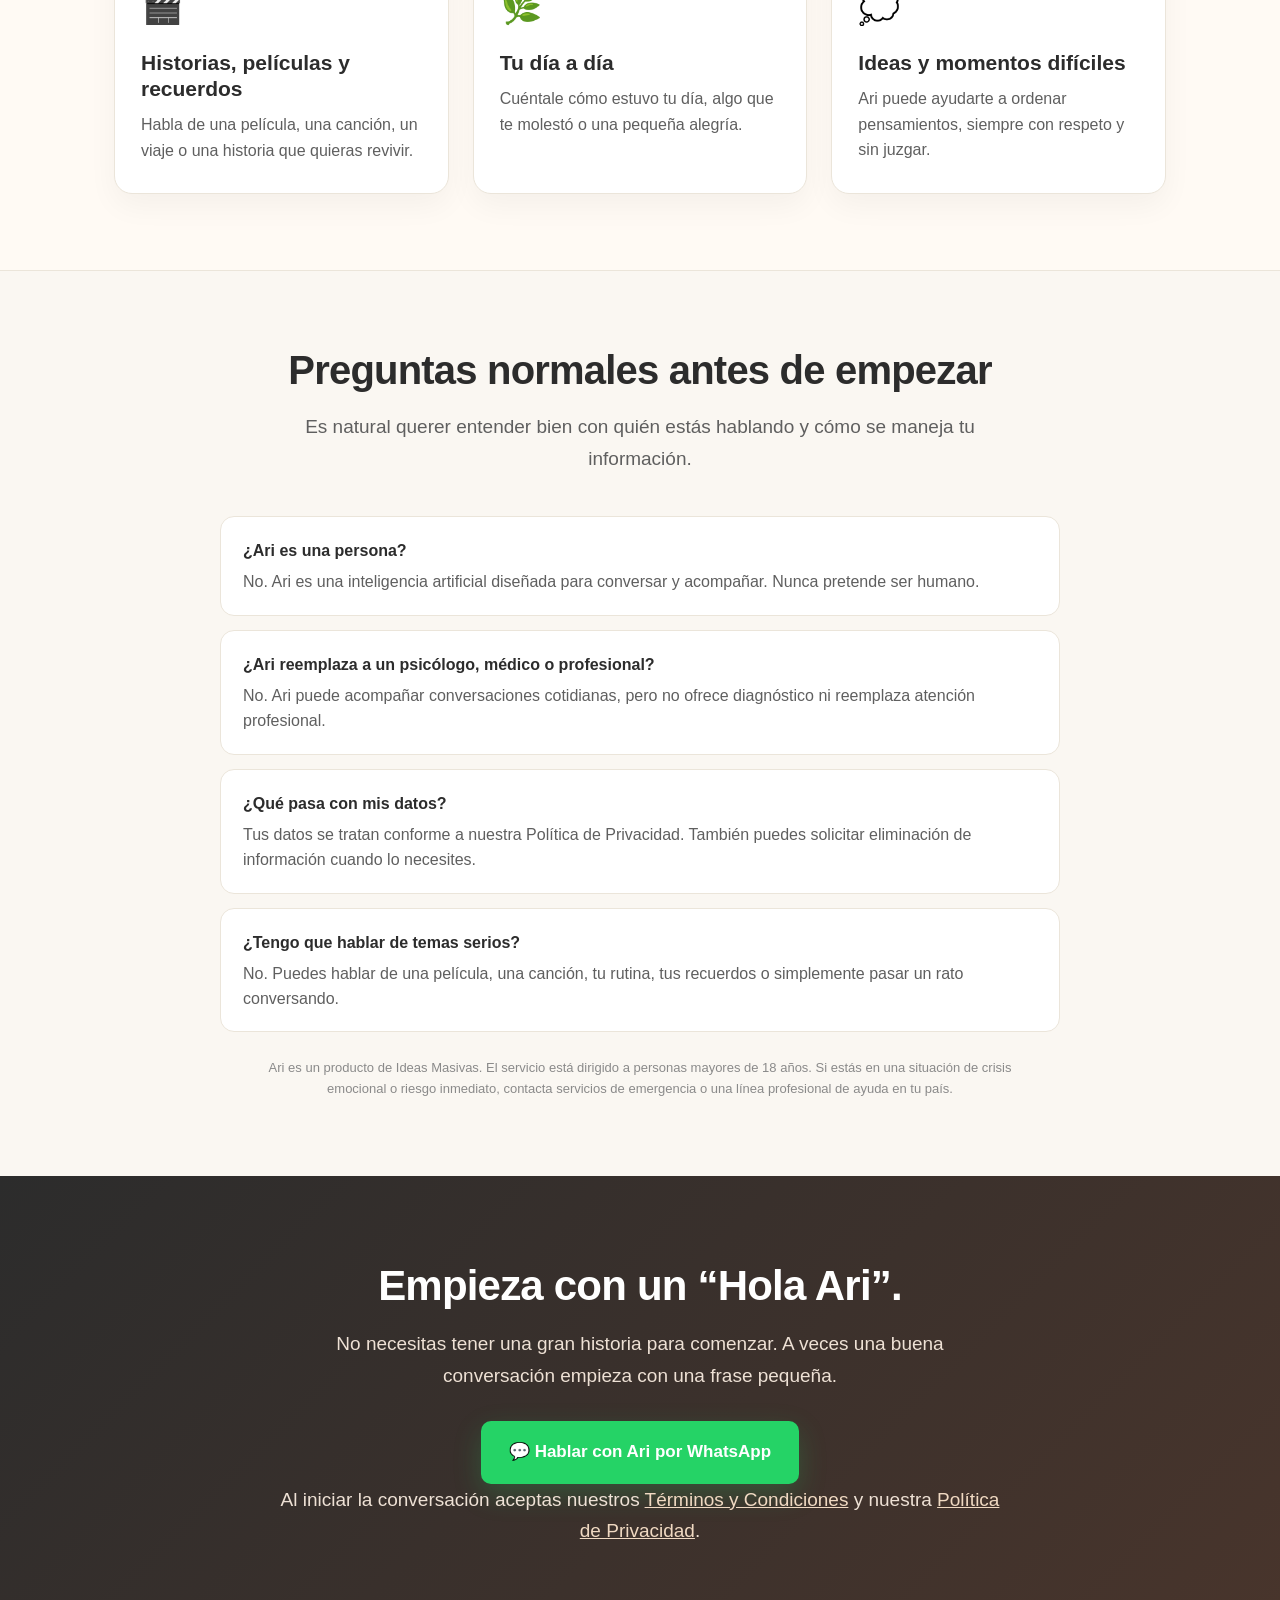
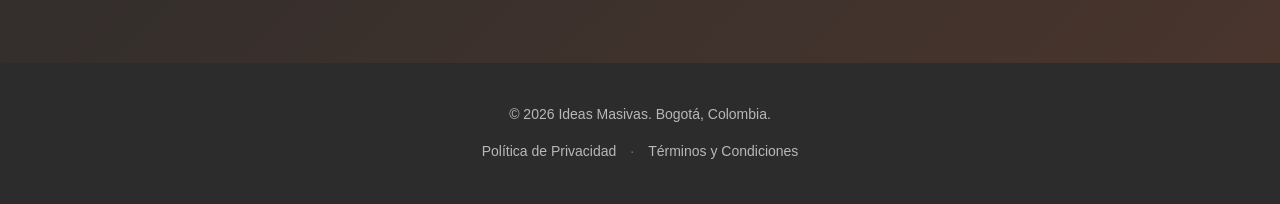
==== commit 69c11343: "Update index.html" ====
--- a/ari-compania/index.html
+++ b/ari-compania/index.html
@@ -276,7 +276,7 @@
 
         <div class="phone-card" aria-label="Ejemplo de conversación con Ari">
           <div class="phone-top">
-            Ari.png
+            <img src="Ari.png" alt="Ari" class="ari-avatar-img">
             <div>
               <strong>Ari</strong>
               <span>Disponible por WhatsApp</span>
--- a/styles.css
+++ b/styles.css
@@ -45,6 +45,14 @@
   letter-spacing: -0.5px;
 }
 
+.ari-avatar-img {
+  width: 48px;
+  height: 48px;
+  border-radius: 50%;
+  object-fit: cover;
+  display: block;
+}
+
 .logo a {
   color: inherit;
   text-decoration: none;
